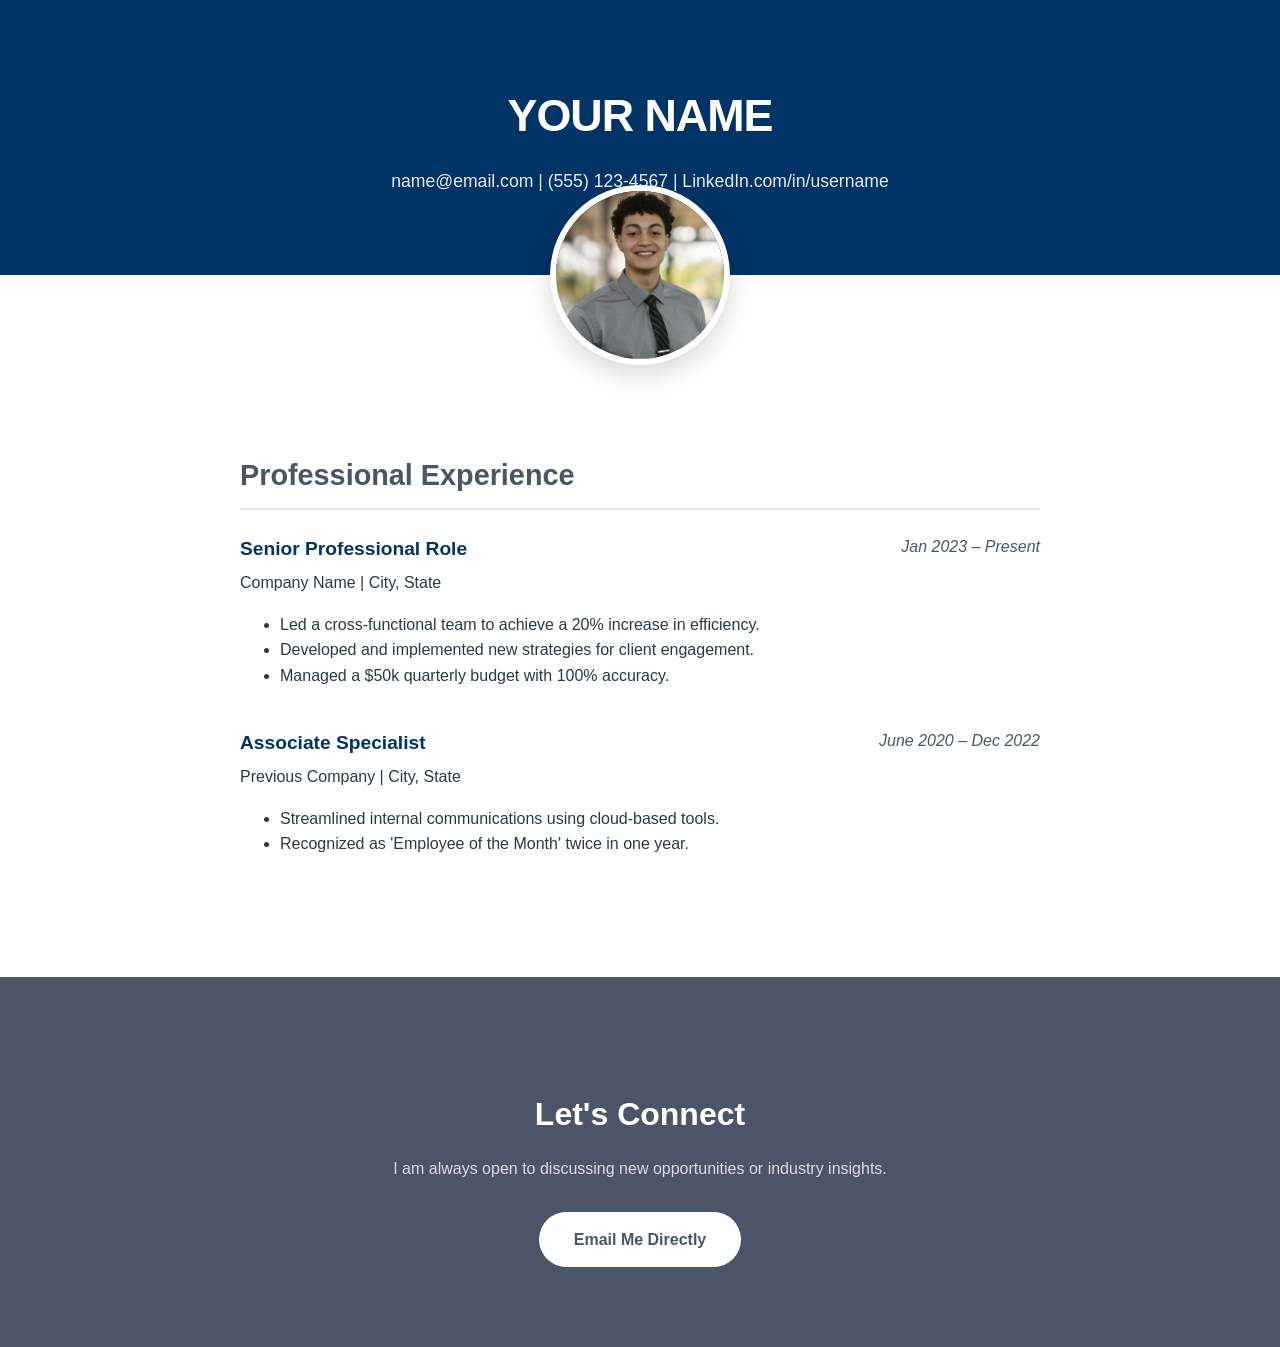
==== index.html @ 2fe4d97d "Add files via upload" ====
<!DOCTYPE html>
<html lang="en">
<head>
    <meta charset="UTF-8">
    <meta name="viewport" content="width=device-width, initial-scale=1.0">
    <title>Professional Portfolio</title>
    <style>
        /* CSS VARIABLES FOR EASY COLOR UPDATES */
        :root {
            --navy-blue: #003366;
            --slate-gray: #4a5568;
            --light-gray: #f8fafc;
            --white: #ffffff;
            --text-main: #2d3748;
        }

        * { box-sizing: border-box; }
        body { 
            font-family: 'Inter', 'Segoe UI', Roboto, sans-serif; 
            margin: 0; 
            background-color: var(--white); 
            color: var(--text-main);
            line-height: 1.6;
        }

        /* HEADER SECTION */
        header { 
            background-color: var(--navy-blue); 
            color: var(--white); 
            padding: 80px 20px; 
            text-align: center; 
        }
        header h1 { 
            margin: 0; 
            font-size: 2.8rem; 
            letter-spacing: -1px; 
            text-transform: uppercase;
        }
        .contact-info { 
            margin-top: 15px; 
            font-weight: 300; 
            opacity: 0.9;
            font-size: 1.1rem;
        }

        /* PROFILE PICTURE SECTION */
        .profile-container { 
            text-align: center; 
            margin-top: -90px; /* Overlap effect */
            padding-bottom: 40px;
        }
        .profile-pic { 
            width: 180px; 
            height: 180px; 
            border-radius: 50%; 
            border: 6px solid var(--white); 
            box-shadow: 0 10px 25px rgba(0,0,0,0.15); 
            object-fit: cover;
            background-color: var(--white);
        }

        /* BODY SECTION */
        .main-content { 
            max-width: 850px; 
            margin: 0 auto; 
            padding: 0 25px 80px; 
        }
        h2 { 
            color: var(--slate-gray); 
            border-bottom: 2px solid #e2e8f0; 
            padding-bottom: 10px; 
            margin-top: 40px;
            font-size: 1.8rem;
        }
        .experience-item { margin-bottom: 40px; }
        .job-header { 
            display: flex; 
            justify-content: space-between; 
            flex-wrap: wrap; 
            margin-bottom: 5px; 
        }
        .job-title { font-weight: bold; color: var(--navy-blue); font-size: 1.2rem; }
        .job-date { color: var(--slate-gray); font-style: italic; }

        /* FOOTER / CALL TO ACTION */
        footer { 
            background-color: var(--slate-gray); 
            color: var(--white); 
            text-align: center; 
            padding: 80px 20px; 
        }
        footer h3 { font-size: 2rem; margin-bottom: 10px; }
        footer p { margin-bottom: 30px; opacity: 0.8; }
        .cta-button { 
            background-color: var(--white); 
            color: var(--slate-gray); 
            padding: 15px 35px; 
            text-decoration: none; 
            border-radius: 50px; 
            font-weight: bold; 
            transition: transform 0.2s, background-color 0.2s;
            display: inline-block;
        }
        .cta-button:hover { 
            background-color: var(--navy-blue); 
            color: var(--white); 
            transform: translateY(-3px); 
        }

        /* MOBILE RESPONSIVENESS */
        @media (max-width: 600px) {
            header h1 { font-size: 2rem; }
            .profile-pic { width: 140px; height: 140px; }
            .job-header { flex-direction: column; }
        }
    </style>
</head>
<body>

    <header>
        <h1>Your Name</h1>
        <div class="contact-info">
            name@email.com | (555) 123-4567 | LinkedIn.com/in/username
        </div>
    </header>

    <div class="profile-container">
        <img src="Assets/assetpicture.jpg" alt="Profile Picture" class="profile-pic">
    </div>

    <div class="main-content">
        <h2>Professional Experience</h2>
        
        <div class="experience-item">
            <div class="job-header">
                <span class="job-title">Senior Professional Role</span>
                <span class="job-date">Jan 2023 – Present</span>
            </div>
            <div>Company Name | City, State</div>
            <ul>
                <li>Led a cross-functional team to achieve a 20% increase in efficiency.</li>
                <li>Developed and implemented new strategies for client engagement.</li>
                <li>Managed a $50k quarterly budget with 100% accuracy.</li>
            </ul>
        </div>

        <div class="experience-item">
            <div class="job-header">
                <span class="job-title">Associate Specialist</span>
                <span class="job-date">June 2020 – Dec 2022</span>
            </div>
            <div>Previous Company | City, State</div>
            <ul>
                <li>Streamlined internal communications using cloud-based tools.</li>
                <li>Recognized as 'Employee of the Month' twice in one year.</li>
            </ul>
        </div>
    </div>

    <footer>
        <h3>Let's Connect</h3>
        <p>I am always open to discussing new opportunities or industry insights.</p>
        <a href="mailto:name@email.com" class="cta-button">Email Me Directly</a>
    </footer>

</body>
</html>
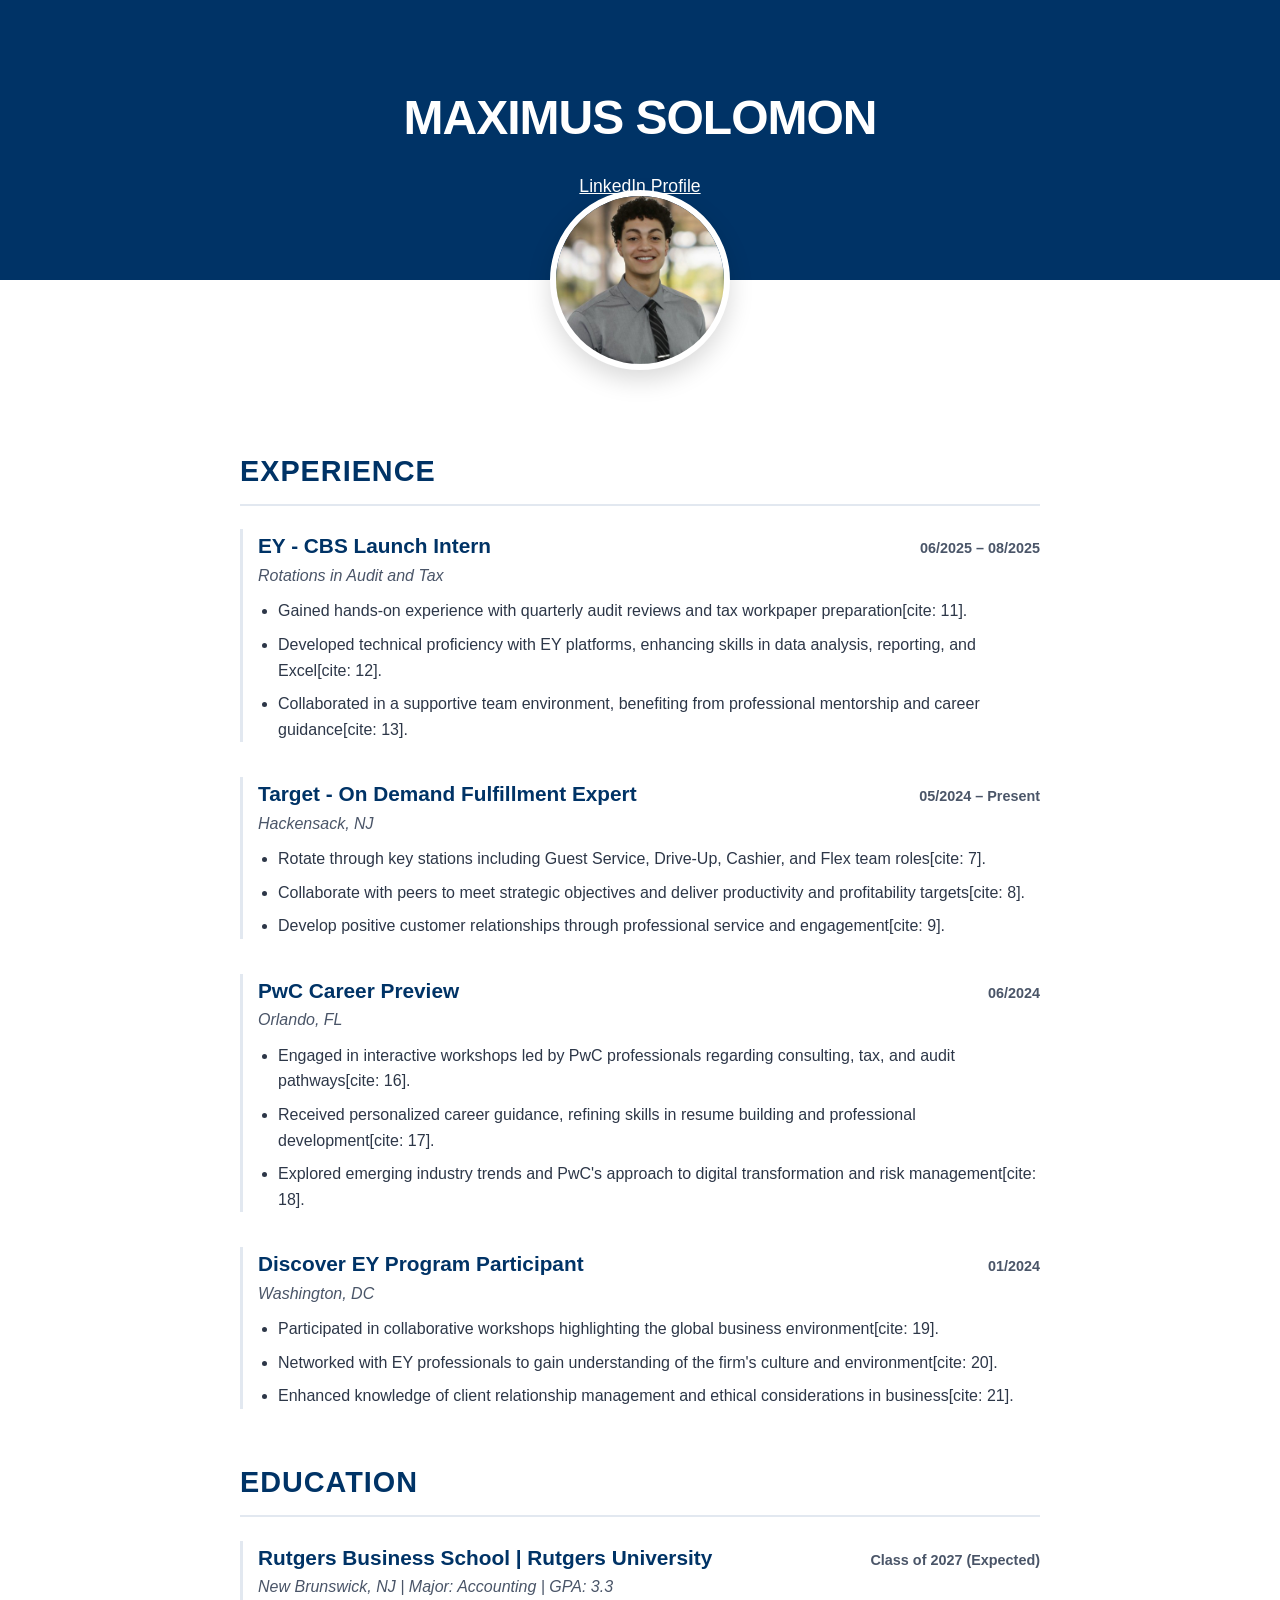
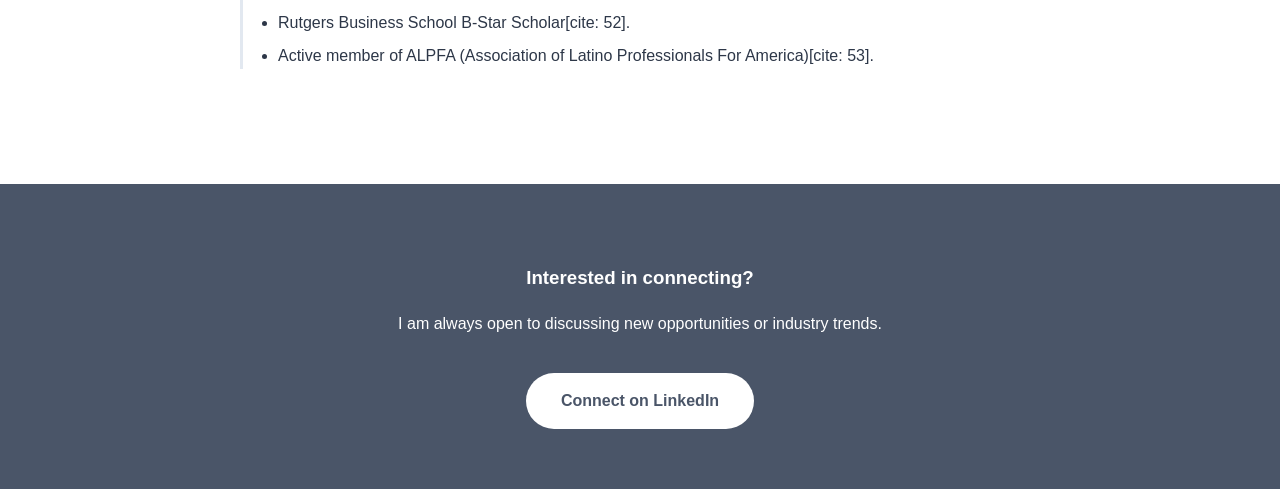
==== commit 2758e970: "Add files via upload" ====
--- a/index.html
+++ b/index.html
@@ -3,20 +3,20 @@
 <head>
     <meta charset="UTF-8">
     <meta name="viewport" content="width=device-width, initial-scale=1.0">
-    <title>Professional Portfolio</title>
+    <title>Maximus Solomon | Portfolio</title>
     <style>
-        /* CSS VARIABLES FOR EASY COLOR UPDATES */
         :root {
             --navy-blue: #003366;
             --slate-gray: #4a5568;
             --light-gray: #f8fafc;
             --white: #ffffff;
             --text-main: #2d3748;
+            --accent-blue: #0056b3;
         }
 
         * { box-sizing: border-box; }
         body { 
-            font-family: 'Inter', 'Segoe UI', Roboto, sans-serif; 
+            font-family: 'Inter', 'Segoe UI', sans-serif; 
             margin: 0; 
             background-color: var(--white); 
             color: var(--text-main);
@@ -32,22 +32,25 @@
         }
         header h1 { 
             margin: 0; 
-            font-size: 2.8rem; 
+            font-size: 3rem; 
             letter-spacing: -1px; 
             text-transform: uppercase;
         }
-        .contact-info { 
-            margin-top: 15px; 
-            font-weight: 300; 
-            opacity: 0.9;
+        .header-links {
+            margin-top: 15px;
+        }
+        .header-links a {
+            color: white;
+            text-decoration: underline;
+            font-weight: 300;
             font-size: 1.1rem;
         }
 
         /* PROFILE PICTURE SECTION */
         .profile-container { 
             text-align: center; 
-            margin-top: -90px; /* Overlap effect */
-            padding-bottom: 40px;
+            margin-top: -90px; 
+            padding-bottom: 20px;
         }
         .profile-pic { 
             width: 180px; 
@@ -59,38 +62,54 @@
             background-color: var(--white);
         }
 
-        /* BODY SECTION */
+        /* MAIN CONTENT */
         .main-content { 
             max-width: 850px; 
             margin: 0 auto; 
             padding: 0 25px 80px; 
         }
+        
         h2 { 
-            color: var(--slate-gray); 
+            color: var(--navy-blue); 
             border-bottom: 2px solid #e2e8f0; 
             padding-bottom: 10px; 
-            margin-top: 40px;
+            margin-top: 50px;
             font-size: 1.8rem;
-        }
-        .experience-item { margin-bottom: 40px; }
+            text-transform: uppercase;
+            letter-spacing: 1px;
+        }
+
+        /* EXPERIENCE CARDS */
+        .experience-item { 
+            margin-bottom: 35px; 
+            padding-left: 15px;
+            border-left: 3px solid #e2e8f0;
+        }
         .job-header { 
             display: flex; 
             justify-content: space-between; 
+            align-items: baseline;
             flex-wrap: wrap; 
-            margin-bottom: 5px; 
-        }
-        .job-title { font-weight: bold; color: var(--navy-blue); font-size: 1.2rem; }
-        .job-date { color: var(--slate-gray); font-style: italic; }
-
-        /* FOOTER / CALL TO ACTION */
+        }
+        .job-title { font-weight: bold; color: var(--navy-blue); font-size: 1.3rem; }
+        .job-date { color: var(--slate-gray); font-weight: 600; font-size: 0.9rem; }
+        .company-info { 
+            color: var(--slate-gray); 
+            font-style: italic; 
+            margin-bottom: 10px;
+            display: block;
+        }
+        
+        ul { padding-left: 20px; margin-top: 10px; }
+        li { margin-bottom: 8px; }
+
+        /* FOOTER */
         footer { 
             background-color: var(--slate-gray); 
             color: var(--white); 
             text-align: center; 
-            padding: 80px 20px; 
-        }
-        footer h3 { font-size: 2rem; margin-bottom: 10px; }
-        footer p { margin-bottom: 30px; opacity: 0.8; }
+            padding: 60px 20px; 
+        }
         .cta-button { 
             background-color: var(--white); 
             color: var(--slate-gray); 
@@ -98,69 +117,105 @@
             text-decoration: none; 
             border-radius: 50px; 
             font-weight: bold; 
-            transition: transform 0.2s, background-color 0.2s;
             display: inline-block;
-        }
-        .cta-button:hover { 
-            background-color: var(--navy-blue); 
-            color: var(--white); 
-            transform: translateY(-3px); 
-        }
-
-        /* MOBILE RESPONSIVENESS */
+            margin-top: 20px;
+        }
+
         @media (max-width: 600px) {
-            header h1 { font-size: 2rem; }
-            .profile-pic { width: 140px; height: 140px; }
+            header h1 { font-size: 2.2rem; }
             .job-header { flex-direction: column; }
+            .job-date { margin-top: 5px; }
         }
     </style>
 </head>
 <body>
 
     <header>
-        <h1>Your Name</h1>
-        <div class="contact-info">
-            name@email.com | (555) 123-4567 | LinkedIn.com/in/username
+        <h1>Maximus Solomon</h1>
+        <div class="header-links">
+            <a href="https://www.linkedin.com/in/maximus-solomon-1b7302283/" target="_blank">LinkedIn Profile</a>
         </div>
     </header>
 
     <div class="profile-container">
-        <img src="Assets/assetpicture.jpg" alt="Profile Picture" class="profile-pic">
+        <img src="Assets/assetpicture.jpg" alt="Maximus Solomon" class="profile-pic">
     </div>
 
     <div class="main-content">
-        <h2>Professional Experience</h2>
         
-        <div class="experience-item">
-            <div class="job-header">
-                <span class="job-title">Senior Professional Role</span>
-                <span class="job-date">Jan 2023 – Present</span>
-            </div>
-            <div>Company Name | City, State</div>
-            <ul>
-                <li>Led a cross-functional team to achieve a 20% increase in efficiency.</li>
-                <li>Developed and implemented new strategies for client engagement.</li>
-                <li>Managed a $50k quarterly budget with 100% accuracy.</li>
-            </ul>
-        </div>
-
-        <div class="experience-item">
-            <div class="job-header">
-                <span class="job-title">Associate Specialist</span>
-                <span class="job-date">June 2020 – Dec 2022</span>
-            </div>
-            <div>Previous Company | City, State</div>
-            <ul>
-                <li>Streamlined internal communications using cloud-based tools.</li>
-                <li>Recognized as 'Employee of the Month' twice in one year.</li>
-            </ul>
-        </div>
+        <h2>Experience</h2>
+
+        <div class="experience-item">
+            <div class="job-header">
+                <span class="job-title">EY - CBS Launch Intern</span>
+                <span class="job-date">06/2025 – 08/2025</span>
+            </div>
+            <span class="company-info">Rotations in Audit and Tax</span>
+            <ul>
+                <li>Gained hands-on experience with quarterly audit reviews and tax workpaper preparation[cite: 11].</li>
+                <li>Developed technical proficiency with EY platforms, enhancing skills in data analysis, reporting, and Excel[cite: 12].</li>
+                <li>Collaborated in a supportive team environment, benefiting from professional mentorship and career guidance[cite: 13].</li>
+            </ul>
+        </div>
+
+        <div class="experience-item">
+            <div class="job-header">
+                <span class="job-title">Target - On Demand Fulfillment Expert</span>
+                <span class="job-date">05/2024 – Present</span>
+            </div>
+            <span class="company-info">Hackensack, NJ</span>
+            <ul>
+                <li>Rotate through key stations including Guest Service, Drive-Up, Cashier, and Flex team roles[cite: 7].</li>
+                <li>Collaborate with peers to meet strategic objectives and deliver productivity and profitability targets[cite: 8].</li>
+                <li>Develop positive customer relationships through professional service and engagement[cite: 9].</li>
+            </ul>
+        </div>
+
+        <div class="experience-item">
+            <div class="job-header">
+                <span class="job-title">PwC Career Preview</span>
+                <span class="job-date">06/2024</span>
+            </div>
+            <span class="company-info">Orlando, FL</span>
+            <ul>
+                <li>Engaged in interactive workshops led by PwC professionals regarding consulting, tax, and audit pathways[cite: 16].</li>
+                <li>Received personalized career guidance, refining skills in resume building and professional development[cite: 17].</li>
+                <li>Explored emerging industry trends and PwC's approach to digital transformation and risk management[cite: 18].</li>
+            </ul>
+        </div>
+
+        <div class="experience-item">
+            <div class="job-header">
+                <span class="job-title">Discover EY Program Participant</span>
+                <span class="job-date">01/2024</span>
+            </div>
+            <span class="company-info">Washington, DC</span>
+            <ul>
+                <li>Participated in collaborative workshops highlighting the global business environment[cite: 19].</li>
+                <li>Networked with EY professionals to gain understanding of the firm's culture and environment[cite: 20].</li>
+                <li>Enhanced knowledge of client relationship management and ethical considerations in business[cite: 21].</li>
+            </ul>
+        </div>
+
+        <h2>Education</h2>
+        <div class="experience-item">
+            <div class="job-header">
+                <span class="job-title">Rutgers Business School | Rutgers University</span>
+                <span class="job-date">Class of 2027 (Expected)</span>
+            </div>
+            <span class="company-info">New Brunswick, NJ | Major: Accounting | GPA: 3.3</span>
+            <ul>
+                <li>Rutgers Business School B-Star Scholar[cite: 52].</li>
+                <li>Active member of ALPFA (Association of Latino Professionals For America)[cite: 53].</li>
+            </ul>
+        </div>
+
     </div>
 
     <footer>
-        <h3>Let's Connect</h3>
-        <p>I am always open to discussing new opportunities or industry insights.</p>
-        <a href="mailto:name@email.com" class="cta-button">Email Me Directly</a>
+        <h3>Interested in connecting?</h3>
+        <p>I am always open to discussing new opportunities or industry trends.</p>
+        <a href="https://www.linkedin.com/in/maximus-solomon-1b7302283/" class="cta-button" target="_blank">Connect on LinkedIn</a>
     </footer>
 
 </body>
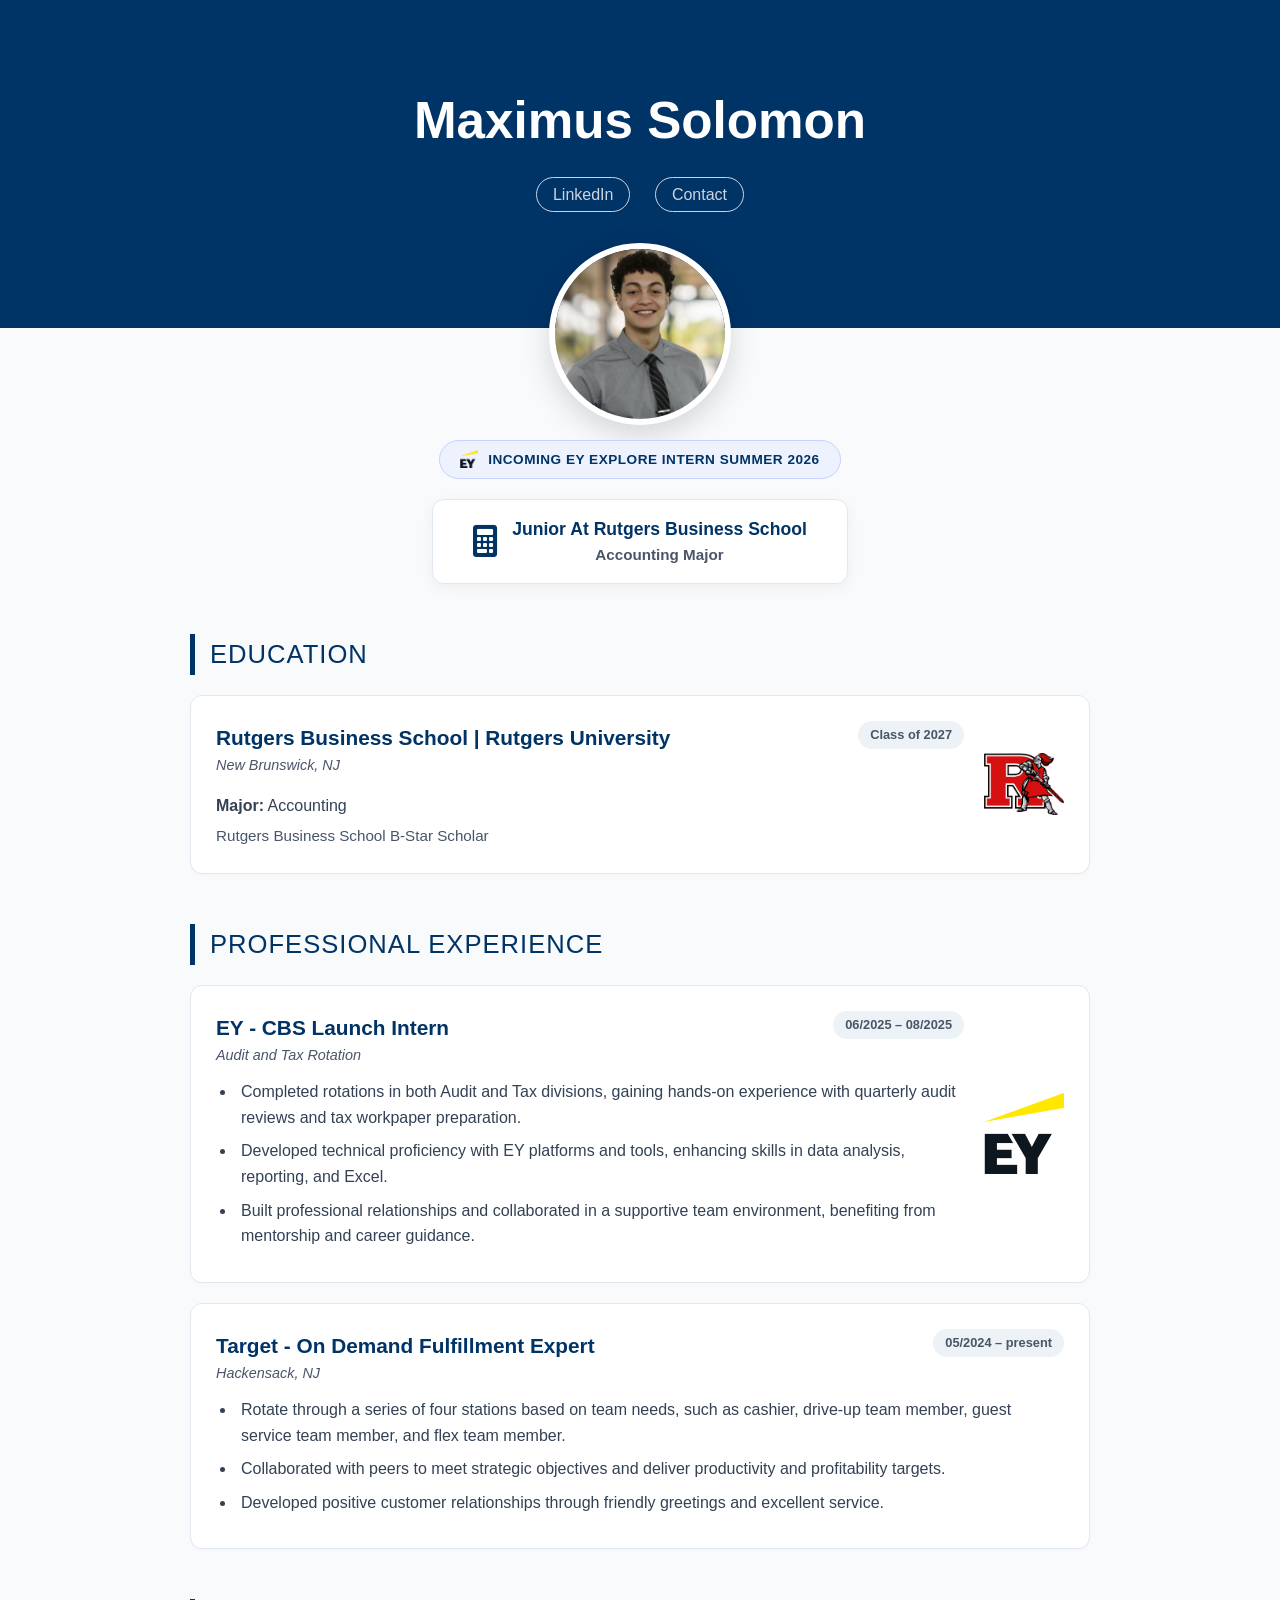
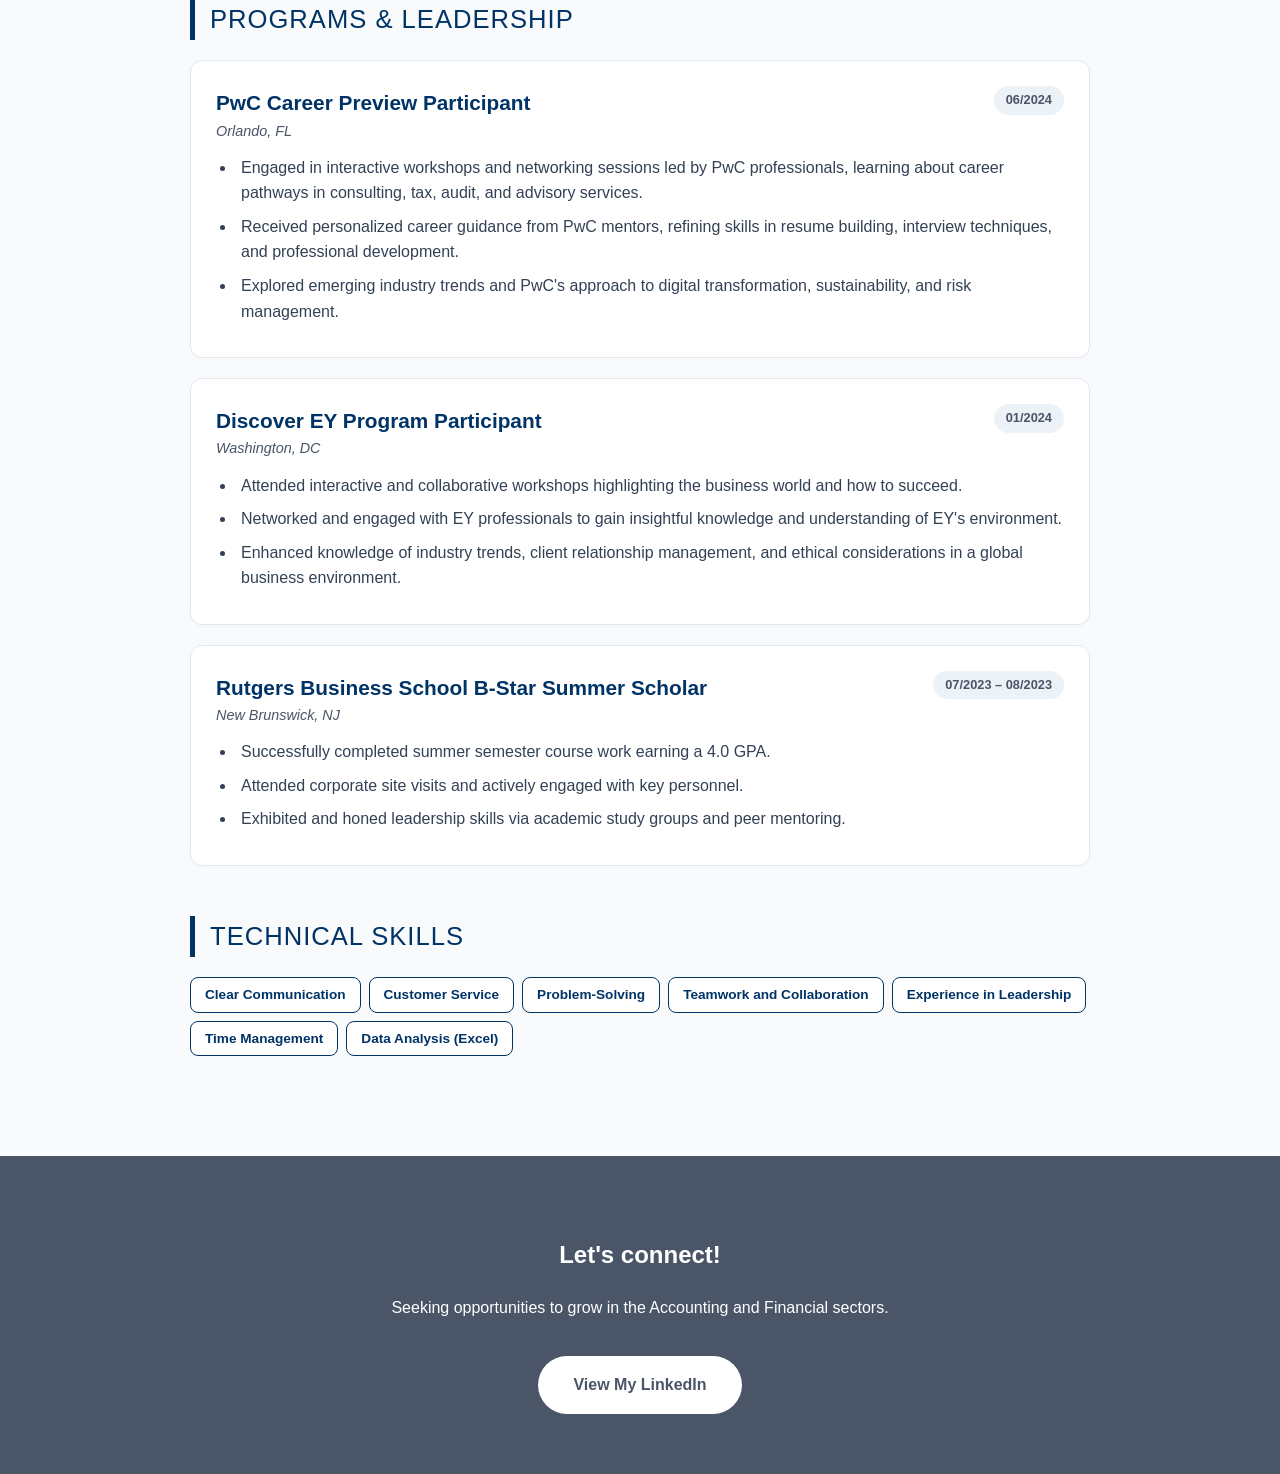
==== commit c9ff323c: "Add files via upload" ====
--- a/index.html
+++ b/index.html
@@ -3,128 +3,162 @@
 <head>
     <meta charset="UTF-8">
     <meta name="viewport" content="width=device-width, initial-scale=1.0">
-    <title>Maximus Solomon | Portfolio</title>
+    <title>Maximus Solomon | Professional Portfolio</title>
+    <link rel="stylesheet" href="https://cdnjs.cloudflare.com/ajax/libs/font-awesome/6.0.0/css/all.min.css">
     <style>
         :root {
-            --navy-blue: #003366;
-            --slate-gray: #4a5568;
-            --light-gray: #f8fafc;
+            --navy: #003366;
+            --slate: #4a5568;
+            --light-bg: #f8fafc;
             --white: #ffffff;
-            --text-main: #2d3748;
-            --accent-blue: #0056b3;
-        }
-
-        * { box-sizing: border-box; }
+            --border: #e2e8f0;
+            --accent-blue: #eef2ff;
+        }
+
         body { 
-            font-family: 'Inter', 'Segoe UI', sans-serif; 
+            font-family: 'Inter', -apple-system, sans-serif; 
             margin: 0; 
-            background-color: var(--white); 
-            color: var(--text-main);
+            background-color: var(--light-bg); 
+            color: #334155;
             line-height: 1.6;
         }
 
-        /* HEADER SECTION */
         header { 
-            background-color: var(--navy-blue); 
+            background: var(--navy); 
             color: var(--white); 
-            padding: 80px 20px; 
+            padding: 80px 20px 120px; 
             text-align: center; 
         }
-        header h1 { 
-            margin: 0; 
-            font-size: 3rem; 
-            letter-spacing: -1px; 
-            text-transform: uppercase;
-        }
-        .header-links {
-            margin-top: 15px;
-        }
-        .header-links a {
-            color: white;
-            text-decoration: underline;
-            font-weight: 300;
-            font-size: 1.1rem;
-        }
-
-        /* PROFILE PICTURE SECTION */
-        .profile-container { 
-            text-align: center; 
-            margin-top: -90px; 
-            padding-bottom: 20px;
+        header h1 { margin: 0; font-size: 3.2rem; font-weight: 800; }
+        
+        .social-links { margin-top: 20px; }
+        .social-links a {
+            color: #cbd5e1;
+            text-decoration: none;
+            font-weight: 500;
+            margin: 0 10px;
+            border: 1px solid #cbd5e1;
+            padding: 8px 16px;
+            border-radius: 20px;
+            transition: 0.3s;
+        }
+        .social-links a:hover { background: var(--white); color: var(--navy); }
+
+        .profile-section {
+            display: flex;
+            flex-direction: column;
+            align-items: center;
+            margin-top: -85px;
+            margin-bottom: 40px;
         }
         .profile-pic { 
-            width: 180px; 
-            height: 180px; 
+            width: 170px; height: 170px; 
             border-radius: 50%; 
             border: 6px solid var(--white); 
-            box-shadow: 0 10px 25px rgba(0,0,0,0.15); 
+            box-shadow: 0 10px 30px rgba(0,0,0,0.15);
+            margin-bottom: 15px;
+            background-color: white;
             object-fit: cover;
-            background-color: var(--white);
-        }
-
-        /* MAIN CONTENT */
-        .main-content { 
-            max-width: 850px; 
-            margin: 0 auto; 
-            padding: 0 25px 80px; 
-        }
-        
-        h2 { 
-            color: var(--navy-blue); 
-            border-bottom: 2px solid #e2e8f0; 
-            padding-bottom: 10px; 
+        }
+
+        /* BADGE WITH ASSET LOGO */
+        .incoming-badge {
+            background-color: var(--accent-blue);
+            color: var(--navy);
+            border: 1px solid #c7d2fe;
+            padding: 8px 20px;
+            border-radius: 50px;
+            font-size: 0.85rem;
+            font-weight: 700;
+            text-transform: uppercase;
+            letter-spacing: 0.5px;
+            margin-bottom: 20px;
+            display: flex;
+            align-items: center;
+            gap: 10px;
+        }
+        .badge-logo {
+            height: 18px;
+            width: auto;
+        }
+
+        .major-card {
+            background: var(--white);
+            padding: 15px 40px;
+            border-radius: 12px;
+            border: 1px solid var(--border);
+            text-align: center;
+            box-shadow: 0 4px 15px rgba(0,0,0,0.05);
+            display: flex;
+            align-items: center;
+            gap: 15px;
+        }
+        .major-card i { color: var(--navy); font-size: 2rem; }
+        .major-card div h4 { margin: 0; color: var(--navy); font-size: 1.1rem; }
+        .major-card div p { margin: 0; color: var(--slate); font-size: 0.95rem; font-weight: 600; }
+
+        .container { max-width: 900px; margin: 0 auto; padding: 0 20px 100px; }
+        
+        .section-title {
+            font-size: 1.6rem;
+            color: var(--navy);
             margin-top: 50px;
-            font-size: 1.8rem;
+            margin-bottom: 20px;
+            border-left: 5px solid var(--navy);
+            padding-left: 15px;
             text-transform: uppercase;
             letter-spacing: 1px;
         }
 
-        /* EXPERIENCE CARDS */
-        .experience-item { 
-            margin-bottom: 35px; 
-            padding-left: 15px;
-            border-left: 3px solid #e2e8f0;
-        }
-        .job-header { 
-            display: flex; 
-            justify-content: space-between; 
-            align-items: baseline;
-            flex-wrap: wrap; 
-        }
-        .job-title { font-weight: bold; color: var(--navy-blue); font-size: 1.3rem; }
-        .job-date { color: var(--slate-gray); font-weight: 600; font-size: 0.9rem; }
-        .company-info { 
-            color: var(--slate-gray); 
-            font-style: italic; 
-            margin-bottom: 10px;
-            display: block;
-        }
-        
-        ul { padding-left: 20px; margin-top: 10px; }
-        li { margin-bottom: 8px; }
-
-        /* FOOTER */
-        footer { 
-            background-color: var(--slate-gray); 
-            color: var(--white); 
-            text-align: center; 
-            padding: 60px 20px; 
-        }
-        .cta-button { 
-            background-color: var(--white); 
-            color: var(--slate-gray); 
-            padding: 15px 35px; 
-            text-decoration: none; 
-            border-radius: 50px; 
-            font-weight: bold; 
-            display: inline-block;
+        .card {
+            background: var(--white);
+            border: 1px solid var(--border);
+            border-radius: 12px;
+            padding: 25px;
+            margin-bottom: 20px;
+            box-shadow: 0 2px 4px rgba(0,0,0,0.02);
+        }
+
+        .card-flex {
+            display: flex;
+            justify-content: space-between;
+            align-items: center;
+            gap: 20px;
+        }
+        .card-content { flex: 1; }
+        .side-logo {
+            width: 80px;
+            height: auto;
+            object-fit: contain;
+        }
+
+        .card-header { display: flex; justify-content: space-between; align-items: flex-start; flex-wrap: wrap; }
+        .card-header h3 { margin: 0; color: var(--navy); font-size: 1.3rem; }
+        .date-pill { background: #edf2f7; color: var(--slate); padding: 4px 12px; border-radius: 15px; font-size: 0.8rem; font-weight: 700; }
+        
+        .location { display: block; color: var(--slate); font-style: italic; margin-bottom: 12px; font-size: 0.9rem; }
+        
+        ul { padding-left: 20px; margin: 10px 0 0; list-style-type: disc; }
+        li { margin-bottom: 8px; padding-left: 5px; }
+
+        .skills-grid { display: flex; flex-wrap: wrap; gap: 8px; }
+        .skill-tag { 
+            background: white; border: 1.5px solid var(--navy); color: var(--navy);
+            padding: 6px 14px; border-radius: 8px; font-size: 0.85rem; font-weight: 600;
+        }
+
+        footer { background: var(--slate); color: white; text-align: center; padding: 60px 20px; }
+        .connect-btn {
+            background: var(--white); color: var(--slate); padding: 16px 35px;
+            border-radius: 50px; text-decoration: none; font-weight: 700; display: inline-block;
             margin-top: 20px;
         }
 
         @media (max-width: 600px) {
             header h1 { font-size: 2.2rem; }
-            .job-header { flex-direction: column; }
-            .job-date { margin-top: 5px; }
+            .card-header { flex-direction: column; }
+            .card-flex { flex-direction: column; text-align: center; }
+            .side-logo { margin-top: 15px; width: 60px; }
         }
     </style>
 </head>
@@ -132,90 +166,140 @@
 
     <header>
         <h1>Maximus Solomon</h1>
-        <div class="header-links">
-            <a href="https://www.linkedin.com/in/maximus-solomon-1b7302283/" target="_blank">LinkedIn Profile</a>
+        <div class="social-links">
+            <a href="https://www.linkedin.com/in/maximus-solomon-1b7302283/" target="_blank">LinkedIn</a>
+            <a href="mailto:maximusrsolomon@gmail.com">Contact</a>
         </div>
     </header>
 
-    <div class="profile-container">
+    <div class="profile-section">
         <img src="Assets/assetpicture.jpg" alt="Maximus Solomon" class="profile-pic">
+        
+        <div class="incoming-badge">
+            <img src="Assets/EY.png" alt="EY" class="badge-logo">
+            Incoming EY Explore Intern Summer 2026
+        </div>
+
+        <div class="major-card">
+            <i class="fa-solid fa-calculator"></i>
+            <div>
+                <h4>Junior At Rutgers Business School</h4>
+                <p>Accounting Major</p>
+            </div>
+        </div>
     </div>
 
-    <div class="main-content">
-        
-        <h2>Experience</h2>
-
-        <div class="experience-item">
-            <div class="job-header">
-                <span class="job-title">EY - CBS Launch Intern</span>
-                <span class="job-date">06/2025 – 08/2025</span>
-            </div>
-            <span class="company-info">Rotations in Audit and Tax</span>
+    <div class="container">
+        
+        <div class="section-title">Education</div>
+        <div class="card">
+            <div class="card-flex">
+                <div class="card-content">
+                    <div class="card-header">
+                        <h3>Rutgers Business School | Rutgers University</h3>
+                        <span class="date-pill">Class of 2027</span>
+                    </div>
+                    <span class="location">New Brunswick, NJ</span>
+                    <p style="margin-bottom: 5px;"><strong>Major:</strong> Accounting</p>
+                    <div style="font-size: 0.95rem; color: #475569;">
+                        Rutgers Business School B-Star Scholar
+                    </div>
+                </div>
+                <img src="Assets/RBS.png" alt="Rutgers Business School" class="side-logo">
+            </div>
+        </div>
+
+        <div class="section-title">Professional Experience</div>
+        
+        <div class="card">
+            <div class="card-flex">
+                <div class="card-content">
+                    <div class="card-header">
+                        <h3>EY - CBS Launch Intern</h3>
+                        <span class="date-pill">06/2025 – 08/2025</span>
+                    </div>
+                    <span class="location">Audit and Tax Rotation</span>
+                    <ul>
+                        <li>Completed rotations in both Audit and Tax divisions, gaining hands-on experience with quarterly audit reviews and tax workpaper preparation.</li>
+                        <li>Developed technical proficiency with EY platforms and tools, enhancing skills in data analysis, reporting, and Excel.</li>
+                        <li>Built professional relationships and collaborated in a supportive team environment, benefiting from mentorship and career guidance.</li>
+                    </ul>
+                </div>
+                <img src="Assets/EY.png" alt="EY Logo" class="side-logo">
+            </div>
+        </div>
+
+        <div class="card">
+            <div class="card-header">
+                <h3>Target - On Demand Fulfillment Expert</h3>
+                <span class="date-pill">05/2024 – present</span>
+            </div>
+            <span class="location">Hackensack, NJ</span>
             <ul>
-                <li>Gained hands-on experience with quarterly audit reviews and tax workpaper preparation[cite: 11].</li>
-                <li>Developed technical proficiency with EY platforms, enhancing skills in data analysis, reporting, and Excel[cite: 12].</li>
-                <li>Collaborated in a supportive team environment, benefiting from professional mentorship and career guidance[cite: 13].</li>
+                <li>Rotate through a series of four stations based on team needs, such as cashier, drive-up team member, guest service team member, and flex team member.</li>
+                <li>Collaborated with peers to meet strategic objectives and deliver productivity and profitability targets.</li>
+                <li>Developed positive customer relationships through friendly greetings and excellent service.</li>
             </ul>
         </div>
 
-        <div class="experience-item">
-            <div class="job-header">
-                <span class="job-title">Target - On Demand Fulfillment Expert</span>
-                <span class="job-date">05/2024 – Present</span>
-            </div>
-            <span class="company-info">Hackensack, NJ</span>
+        <div class="section-title">Programs & Leadership</div>
+
+        <div class="card">
+            <div class="card-header">
+                <h3>PwC Career Preview Participant</h3>
+                <span class="date-pill">06/2024</span>
+            </div>
+            <span class="location">Orlando, FL</span>
             <ul>
-                <li>Rotate through key stations including Guest Service, Drive-Up, Cashier, and Flex team roles[cite: 7].</li>
-                <li>Collaborate with peers to meet strategic objectives and deliver productivity and profitability targets[cite: 8].</li>
-                <li>Develop positive customer relationships through professional service and engagement[cite: 9].</li>
+                <li>Engaged in interactive workshops and networking sessions led by PwC professionals, learning about career pathways in consulting, tax, audit, and advisory services.</li>
+                <li>Received personalized career guidance from PwC mentors, refining skills in resume building, interview techniques, and professional development.</li>
+                <li>Explored emerging industry trends and PwC's approach to digital transformation, sustainability, and risk management.</li>
             </ul>
         </div>
 
-        <div class="experience-item">
-            <div class="job-header">
-                <span class="job-title">PwC Career Preview</span>
-                <span class="job-date">06/2024</span>
-            </div>
-            <span class="company-info">Orlando, FL</span>
+        <div class="card">
+            <div class="card-header">
+                <h3>Discover EY Program Participant</h3>
+                <span class="date-pill">01/2024</span>
+            </div>
+            <span class="location">Washington, DC</span>
             <ul>
-                <li>Engaged in interactive workshops led by PwC professionals regarding consulting, tax, and audit pathways[cite: 16].</li>
-                <li>Received personalized career guidance, refining skills in resume building and professional development[cite: 17].</li>
-                <li>Explored emerging industry trends and PwC's approach to digital transformation and risk management[cite: 18].</li>
+                <li>Attended interactive and collaborative workshops highlighting the business world and how to succeed.</li>
+                <li>Networked and engaged with EY professionals to gain insightful knowledge and understanding of EY's environment.</li>
+                <li>Enhanced knowledge of industry trends, client relationship management, and ethical considerations in a global business environment.</li>
             </ul>
         </div>
 
-        <div class="experience-item">
-            <div class="job-header">
-                <span class="job-title">Discover EY Program Participant</span>
-                <span class="job-date">01/2024</span>
-            </div>
-            <span class="company-info">Washington, DC</span>
+        <div class="card">
+            <div class="card-header">
+                <h3>Rutgers Business School B-Star Summer Scholar</h3>
+                <span class="date-pill">07/2023 – 08/2023</span>
+            </div>
+            <span class="location">New Brunswick, NJ</span>
             <ul>
-                <li>Participated in collaborative workshops highlighting the global business environment[cite: 19].</li>
-                <li>Networked with EY professionals to gain understanding of the firm's culture and environment[cite: 20].</li>
-                <li>Enhanced knowledge of client relationship management and ethical considerations in business[cite: 21].</li>
+                <li>Successfully completed summer semester course work earning a 4.0 GPA.</li>
+                <li>Attended corporate site visits and actively engaged with key personnel.</li>
+                <li>Exhibited and honed leadership skills via academic study groups and peer mentoring.</li>
             </ul>
         </div>
 
-        <h2>Education</h2>
-        <div class="experience-item">
-            <div class="job-header">
-                <span class="job-title">Rutgers Business School | Rutgers University</span>
-                <span class="job-date">Class of 2027 (Expected)</span>
-            </div>
-            <span class="company-info">New Brunswick, NJ | Major: Accounting | GPA: 3.3</span>
-            <ul>
-                <li>Rutgers Business School B-Star Scholar[cite: 52].</li>
-                <li>Active member of ALPFA (Association of Latino Professionals For America)[cite: 53].</li>
-            </ul>
+        <div class="section-title">Technical Skills</div>
+        <div class="skills-grid">
+            <span class="skill-tag">Clear Communication</span>
+            <span class="skill-tag">Customer Service</span>
+            <span class="skill-tag">Problem-Solving</span>
+            <span class="skill-tag">Teamwork and Collaboration</span>
+            <span class="skill-tag">Experience in Leadership</span>
+            <span class="skill-tag">Time Management</span>
+            <span class="skill-tag">Data Analysis (Excel)</span>
         </div>
 
     </div>
 
     <footer>
-        <h3>Interested in connecting?</h3>
-        <p>I am always open to discussing new opportunities or industry trends.</p>
-        <a href="https://www.linkedin.com/in/maximus-solomon-1b7302283/" class="cta-button" target="_blank">Connect on LinkedIn</a>
+        <h2>Let's connect!</h2>
+        <p>Seeking opportunities to grow in the Accounting and Financial sectors.</p>
+        <a href="https://www.linkedin.com/in/maximus-solomon-1b7302283/" class="connect-btn" target="_blank">View My LinkedIn</a>
     </footer>
 
 </body>
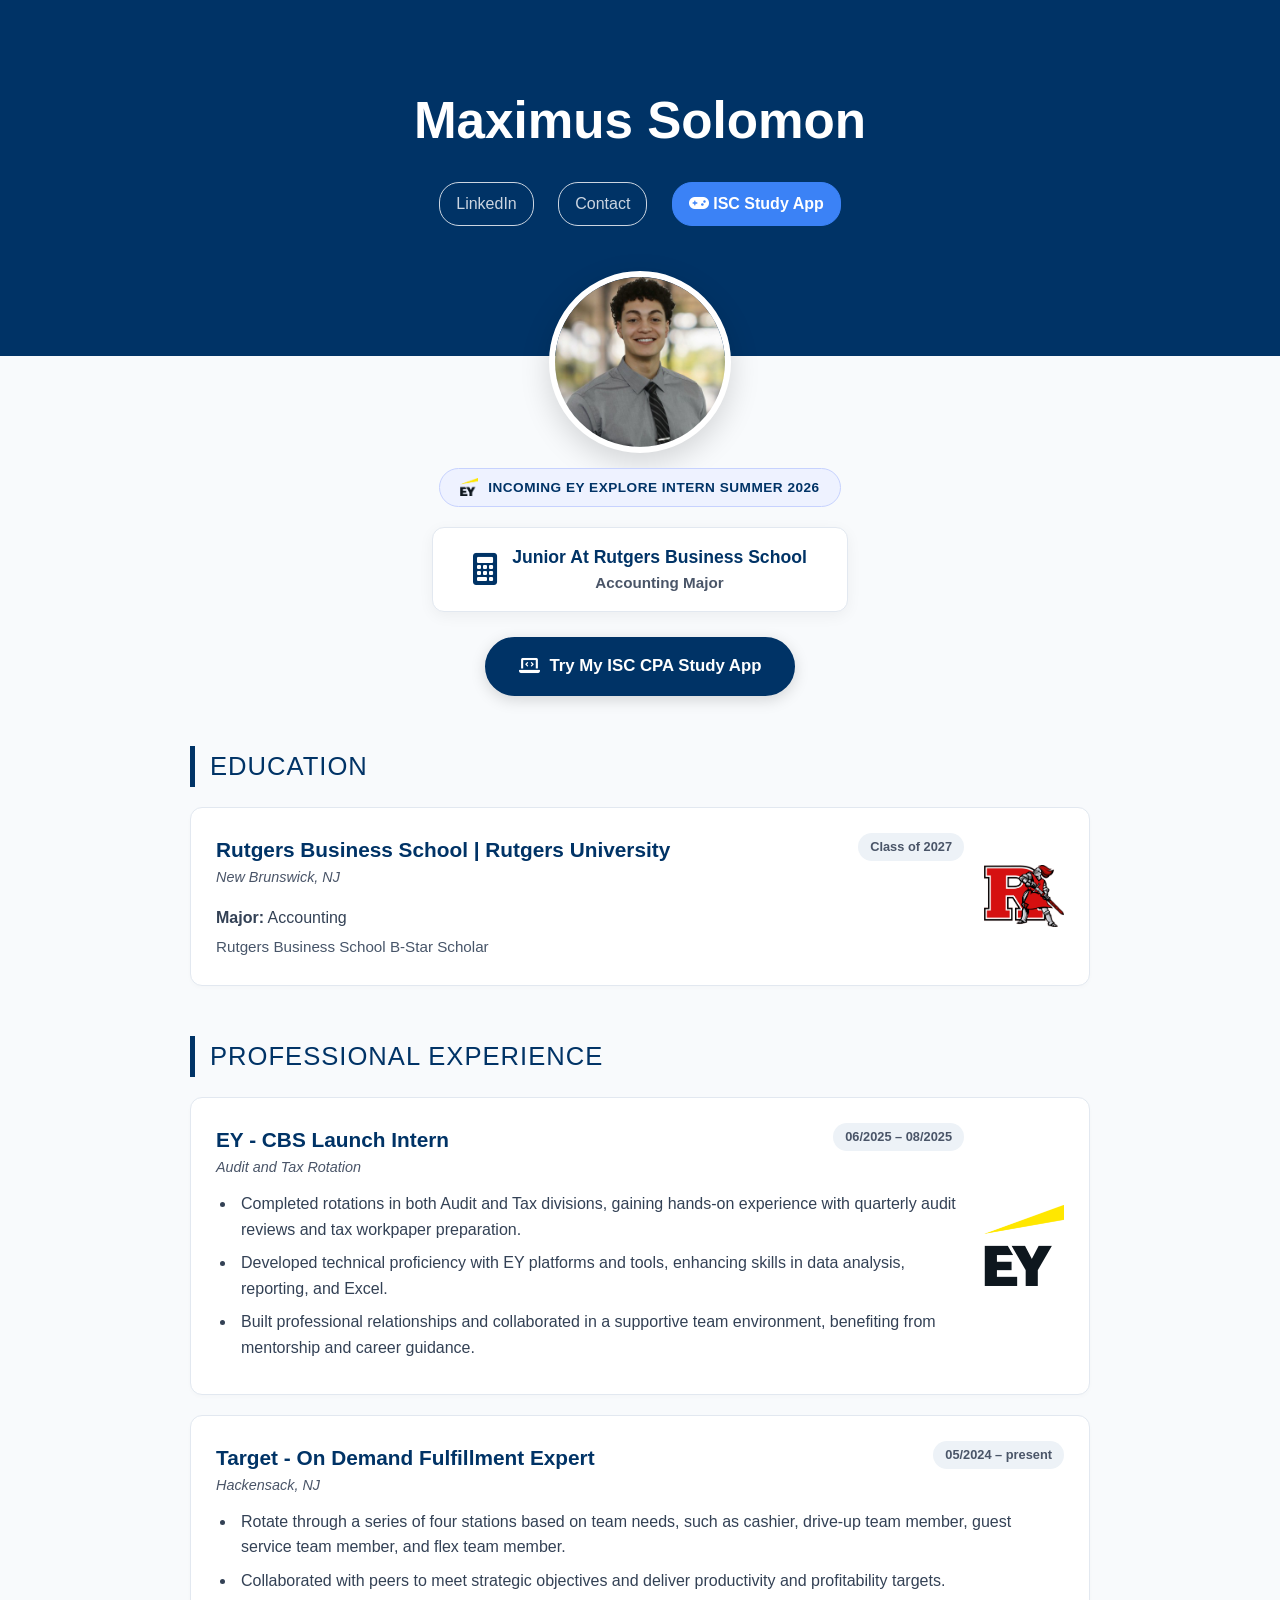
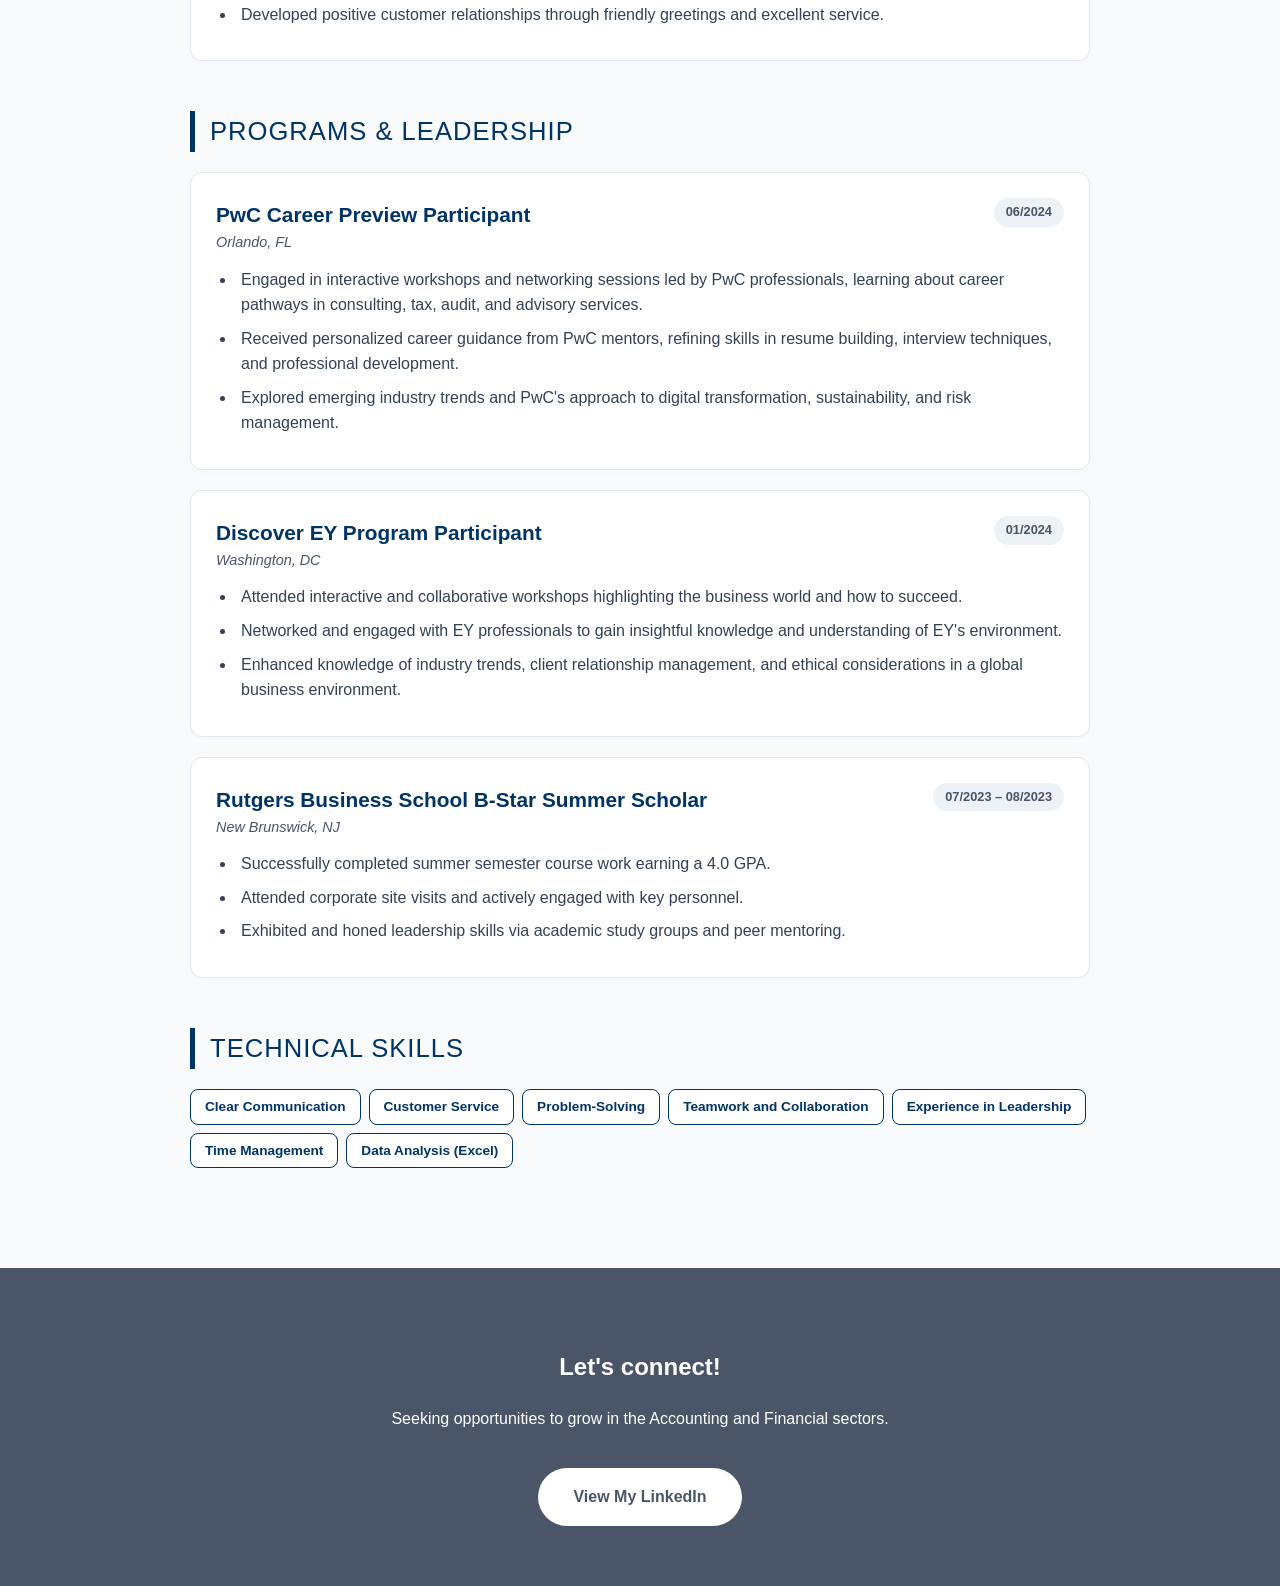
==== commit 1914e31e: "Add files via upload" ====
--- a/index.html
+++ b/index.html
@@ -41,8 +41,46 @@
             padding: 8px 16px;
             border-radius: 20px;
             transition: 0.3s;
+            display: inline-block;
+            margin-bottom: 10px;
         }
         .social-links a:hover { background: var(--white); color: var(--navy); }
+
+        /* --- NEW APP BUTTON STYLES --- */
+        .app-link-header {
+            background-color: #3b82f6 !important; 
+            color: var(--white) !important;
+            border-color: #3b82f6 !important;
+            font-weight: 700 !important;
+        }
+        .app-link-header:hover {
+            background-color: var(--white) !important;
+            color: #3b82f6 !important;
+        }
+
+        .cta-app-btn {
+            background: var(--navy); 
+            color: var(--white); 
+            padding: 14px 32px;
+            border-radius: 50px; 
+            text-decoration: none; 
+            font-weight: 700; 
+            display: inline-flex;
+            align-items: center;
+            gap: 10px;
+            margin-top: 25px;
+            box-shadow: 0 4px 15px rgba(0,0,0,0.15); 
+            transition: all 0.3s ease; 
+            border: 2px solid var(--navy);
+            font-size: 1.05rem;
+        }
+        .cta-app-btn:hover {
+            background: var(--white); 
+            color: var(--navy);
+            transform: translateY(-3px);
+            box-shadow: 0 6px 20px rgba(0,0,0,0.2); 
+        }
+        /* ---------------------------- */
 
         .profile-section {
             display: flex;
@@ -61,7 +99,6 @@
             object-fit: cover;
         }
 
-        /* BADGE WITH ASSET LOGO */
         .incoming-badge {
             background-color: var(--accent-blue);
             color: var(--navy);
@@ -77,10 +114,7 @@
             align-items: center;
             gap: 10px;
         }
-        .badge-logo {
-            height: 18px;
-            width: auto;
-        }
+        .badge-logo { height: 18px; width: auto; }
 
         .major-card {
             background: var(--white);
@@ -100,44 +134,24 @@
         .container { max-width: 900px; margin: 0 auto; padding: 0 20px 100px; }
         
         .section-title {
-            font-size: 1.6rem;
-            color: var(--navy);
-            margin-top: 50px;
-            margin-bottom: 20px;
-            border-left: 5px solid var(--navy);
-            padding-left: 15px;
-            text-transform: uppercase;
-            letter-spacing: 1px;
+            font-size: 1.6rem; color: var(--navy); margin-top: 50px; margin-bottom: 20px;
+            border-left: 5px solid var(--navy); padding-left: 15px; text-transform: uppercase; letter-spacing: 1px;
         }
 
         .card {
-            background: var(--white);
-            border: 1px solid var(--border);
-            border-radius: 12px;
-            padding: 25px;
-            margin-bottom: 20px;
-            box-shadow: 0 2px 4px rgba(0,0,0,0.02);
-        }
-
-        .card-flex {
-            display: flex;
-            justify-content: space-between;
-            align-items: center;
-            gap: 20px;
-        }
+            background: var(--white); border: 1px solid var(--border); border-radius: 12px;
+            padding: 25px; margin-bottom: 20px; box-shadow: 0 2px 4px rgba(0,0,0,0.02);
+        }
+
+        .card-flex { display: flex; justify-content: space-between; align-items: center; gap: 20px; }
         .card-content { flex: 1; }
-        .side-logo {
-            width: 80px;
-            height: auto;
-            object-fit: contain;
-        }
+        .side-logo { width: 80px; height: auto; object-fit: contain; }
 
         .card-header { display: flex; justify-content: space-between; align-items: flex-start; flex-wrap: wrap; }
         .card-header h3 { margin: 0; color: var(--navy); font-size: 1.3rem; }
         .date-pill { background: #edf2f7; color: var(--slate); padding: 4px 12px; border-radius: 15px; font-size: 0.8rem; font-weight: 700; }
         
         .location { display: block; color: var(--slate); font-style: italic; margin-bottom: 12px; font-size: 0.9rem; }
-        
         ul { padding-left: 20px; margin: 10px 0 0; list-style-type: disc; }
         li { margin-bottom: 8px; padding-left: 5px; }
 
@@ -150,8 +164,7 @@
         footer { background: var(--slate); color: white; text-align: center; padding: 60px 20px; }
         .connect-btn {
             background: var(--white); color: var(--slate); padding: 16px 35px;
-            border-radius: 50px; text-decoration: none; font-weight: 700; display: inline-block;
-            margin-top: 20px;
+            border-radius: 50px; text-decoration: none; font-weight: 700; display: inline-block; margin-top: 20px;
         }
 
         @media (max-width: 600px) {
@@ -169,17 +182,17 @@
         <div class="social-links">
             <a href="https://www.linkedin.com/in/maximus-solomon-1b7302283/" target="_blank">LinkedIn</a>
             <a href="mailto:maximusrsolomon@gmail.com">Contact</a>
+            <!-- NEW APP LINK IN HEADER -->
+            <a href="ISCapp/index.html" class="app-link-header"><i class="fa-solid fa-gamepad"></i> ISC Study App</a>
         </div>
     </header>
 
     <div class="profile-section">
         <img src="Assets/assetpicture.jpg" alt="Maximus Solomon" class="profile-pic">
-        
         <div class="incoming-badge">
             <img src="Assets/EY.png" alt="EY" class="badge-logo">
             Incoming EY Explore Intern Summer 2026
         </div>
-
         <div class="major-card">
             <i class="fa-solid fa-calculator"></i>
             <div>
@@ -187,10 +200,14 @@
                 <p>Accounting Major</p>
             </div>
         </div>
+        
+        <!-- NEW MAIN CALL-TO-ACTION BUTTON -->
+        <a href="ISCapp/index.html" class="cta-app-btn">
+            <i class="fa-solid fa-laptop-code"></i> Try My ISC CPA Study App
+        </a>
     </div>
 
     <div class="container">
-        
         <div class="section-title">Education</div>
         <div class="card">
             <div class="card-flex">
@@ -201,16 +218,13 @@
                     </div>
                     <span class="location">New Brunswick, NJ</span>
                     <p style="margin-bottom: 5px;"><strong>Major:</strong> Accounting</p>
-                    <div style="font-size: 0.95rem; color: #475569;">
-                        Rutgers Business School B-Star Scholar
-                    </div>
+                    <div style="font-size: 0.95rem; color: #475569;">Rutgers Business School B-Star Scholar</div>
                 </div>
                 <img src="Assets/RBS.png" alt="Rutgers Business School" class="side-logo">
             </div>
         </div>
 
         <div class="section-title">Professional Experience</div>
-        
         <div class="card">
             <div class="card-flex">
                 <div class="card-content">
@@ -243,7 +257,6 @@
         </div>
 
         <div class="section-title">Programs & Leadership</div>
-
         <div class="card">
             <div class="card-header">
                 <h3>PwC Career Preview Participant</h3>
@@ -293,7 +306,6 @@
             <span class="skill-tag">Time Management</span>
             <span class="skill-tag">Data Analysis (Excel)</span>
         </div>
-
     </div>
 
     <footer>
@@ -303,4 +315,4 @@
     </footer>
 
 </body>
-</html>+</html>
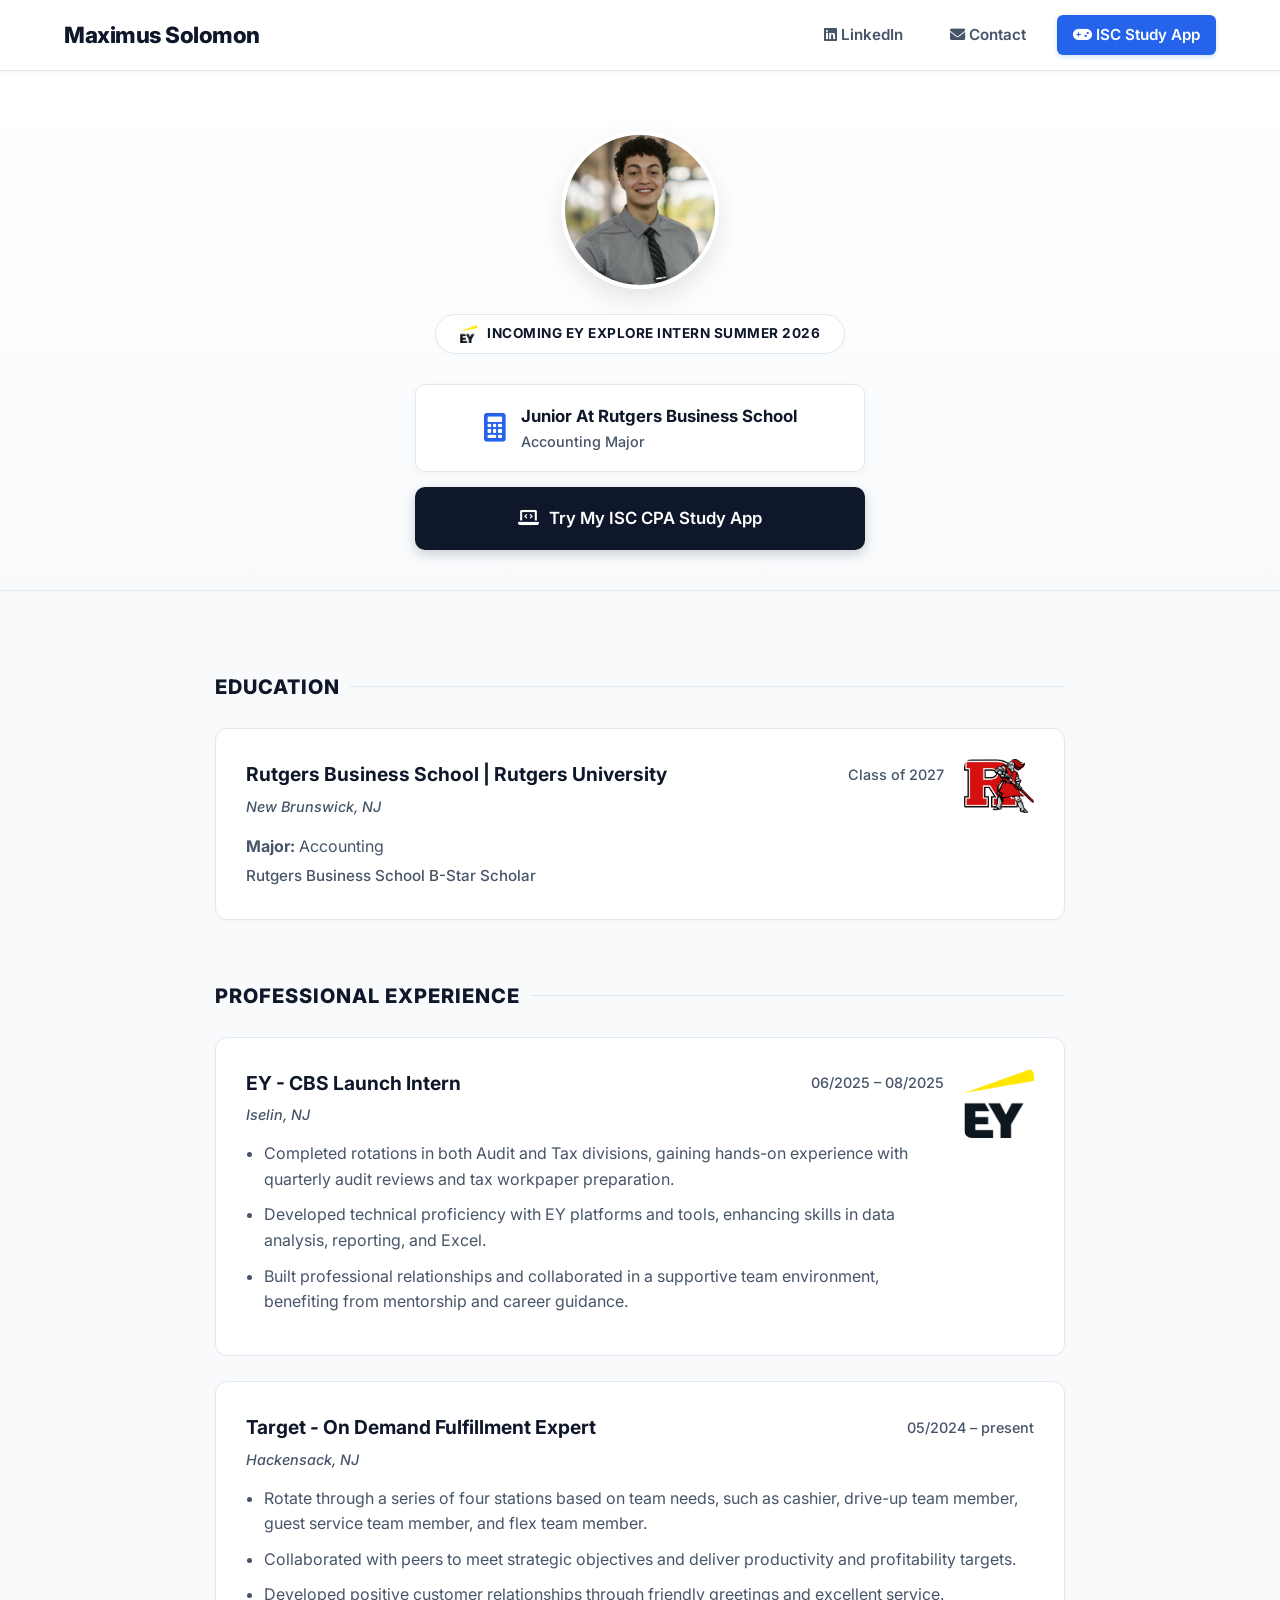
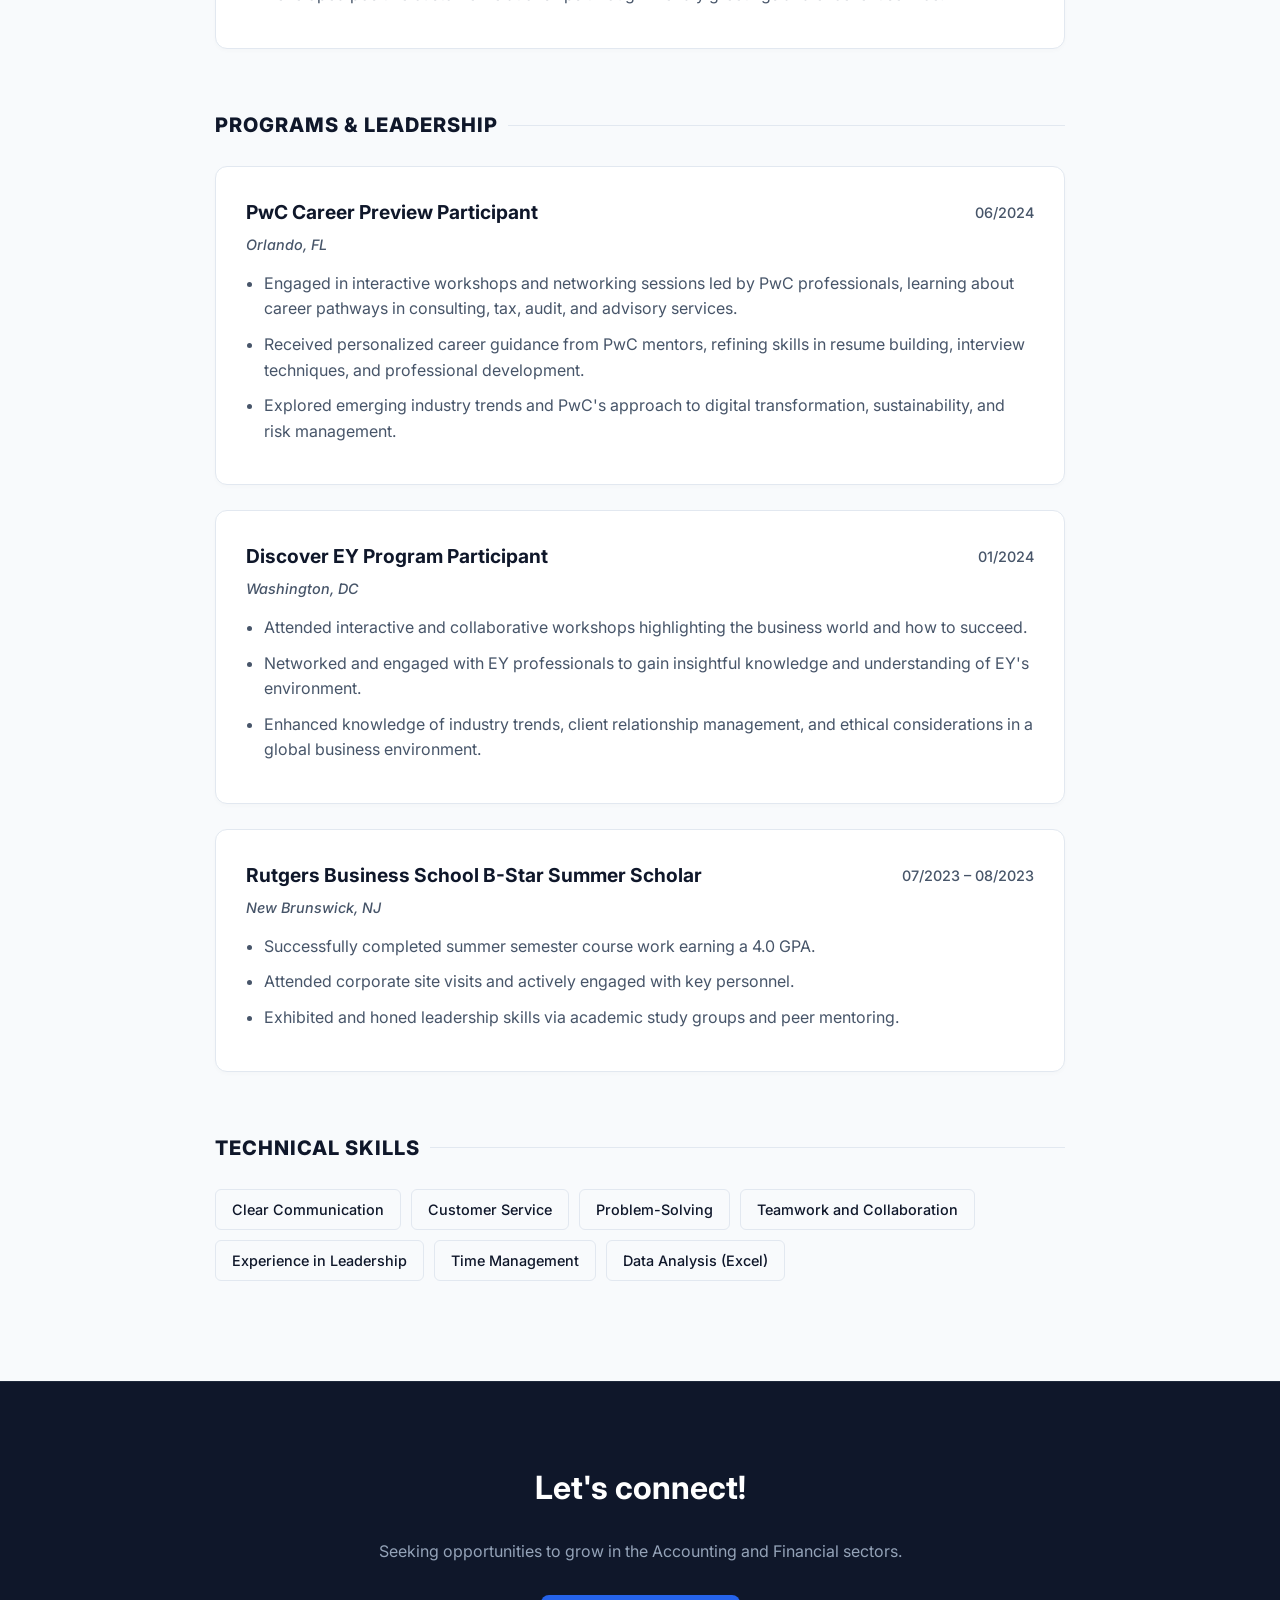
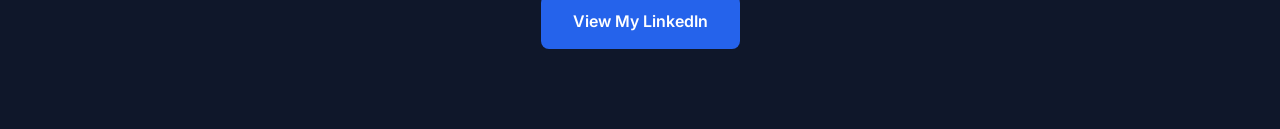
==== commit 08785138: "Add files via upload" ====
--- a/index.html
+++ b/index.html
@@ -5,14 +5,19 @@
     <meta name="viewport" content="width=device-width, initial-scale=1.0">
     <title>Maximus Solomon | Professional Portfolio</title>
     <link rel="stylesheet" href="https://cdnjs.cloudflare.com/ajax/libs/font-awesome/6.0.0/css/all.min.css">
+    <!-- Using Inter, widely considered one of the most professional, clean fonts for modern web design -->
+    <link href="https://fonts.googleapis.com/css2?family=Inter:wght@300;400;500;600;700;800&display=swap" rel="stylesheet">
     <style>
         :root {
-            --navy: #003366;
-            --slate: #4a5568;
+            --navy: #0f172a; 
+            --navy-light: #1e293b;
+            --slate: #475569;
             --light-bg: #f8fafc;
             --white: #ffffff;
             --border: #e2e8f0;
-            --accent-blue: #eef2ff;
+            --accent-blue: #eff6ff;
+            --primary-blue: #2563eb;
+            --primary-hover: #1d4ed8;
         }
 
         body { 
@@ -21,157 +26,247 @@
             background-color: var(--light-bg); 
             color: #334155;
             line-height: 1.6;
-        }
-
+            -webkit-font-smoothing: antialiased;
+        }
+
+        /* --- REDESIGNED PROFESSIONAL NAVIGATION BAR --- */
         header { 
-            background: var(--navy); 
-            color: var(--white); 
-            padding: 80px 20px 120px; 
-            text-align: center; 
-        }
-        header h1 { margin: 0; font-size: 3.2rem; font-weight: 800; }
-        
-        .social-links { margin-top: 20px; }
+            background: var(--white); 
+            padding: 15px 5%; 
+            display: flex;
+            justify-content: space-between;
+            align-items: center;
+            position: sticky; 
+            top: 0; 
+            z-index: 1000; 
+            box-shadow: 0 1px 3px rgba(0,0,0,0.05); 
+            border-bottom: 1px solid var(--border);
+        }
+        
+        header h1 { 
+            margin: 0; 
+            font-size: 1.4rem; 
+            font-weight: 800; 
+            color: var(--navy);
+            letter-spacing: -0.5px;
+        }
+        
+        .social-links { 
+            display: flex; 
+            align-items: center; 
+            gap: 15px; 
+        }
+        
         .social-links a {
-            color: #cbd5e1;
+            color: var(--slate);
             text-decoration: none;
-            font-weight: 500;
-            margin: 0 10px;
-            border: 1px solid #cbd5e1;
+            font-weight: 600;
+            font-size: 0.95rem;
             padding: 8px 16px;
-            border-radius: 20px;
-            transition: 0.3s;
-            display: inline-block;
-            margin-bottom: 10px;
-        }
-        .social-links a:hover { background: var(--white); color: var(--navy); }
-
-        /* --- NEW APP BUTTON STYLES --- */
+            border-radius: 6px;
+            transition: all 0.2s ease;
+        }
+        
+        .social-links a:hover { 
+            color: var(--navy); 
+            background-color: var(--light-bg);
+        }
+
         .app-link-header {
-            background-color: #3b82f6 !important; 
+            background-color: var(--primary-blue) !important; 
             color: var(--white) !important;
-            border-color: #3b82f6 !important;
-            font-weight: 700 !important;
-        }
+            box-shadow: 0 2px 4px rgba(37, 99, 235, 0.2);
+        }
+        
         .app-link-header:hover {
-            background-color: var(--white) !important;
-            color: #3b82f6 !important;
-        }
-
-        .cta-app-btn {
-            background: var(--navy); 
-            color: var(--white); 
-            padding: 14px 32px;
-            border-radius: 50px; 
-            text-decoration: none; 
-            font-weight: 700; 
-            display: inline-flex;
-            align-items: center;
-            gap: 10px;
-            margin-top: 25px;
-            box-shadow: 0 4px 15px rgba(0,0,0,0.15); 
-            transition: all 0.3s ease; 
-            border: 2px solid var(--navy);
-            font-size: 1.05rem;
-        }
-        .cta-app-btn:hover {
-            background: var(--white); 
+            background-color: var(--primary-hover) !important;
+            transform: translateY(-1px);
+        }
+
+        /* --- REDESIGNED HERO / PROFILE SECTION --- */
+        .profile-section {
+            display: flex;
+            flex-direction: column;
+            align-items: center;
+            padding: 60px 20px 40px;
+            text-align: center;
+            background: linear-gradient(180deg, var(--white) 0%, var(--light-bg) 100%);
+            border-bottom: 1px solid var(--border);
+        }
+        
+        .profile-pic { 
+            width: 150px; 
+            height: 150px; 
+            border-radius: 50%; 
+            box-shadow: 0 10px 25px rgba(0,0,0,0.1);
+            margin-bottom: 25px;
+            object-fit: cover;
+            border: 4px solid var(--white);
+        }
+
+        .incoming-badge {
+            background-color: var(--white);
             color: var(--navy);
-            transform: translateY(-3px);
-            box-shadow: 0 6px 20px rgba(0,0,0,0.2); 
-        }
-        /* ---------------------------- */
-
-        .profile-section {
-            display: flex;
-            flex-direction: column;
-            align-items: center;
-            margin-top: -85px;
-            margin-bottom: 40px;
-        }
-        .profile-pic { 
-            width: 170px; height: 170px; 
-            border-radius: 50%; 
-            border: 6px solid var(--white); 
-            box-shadow: 0 10px 30px rgba(0,0,0,0.15);
-            margin-bottom: 15px;
-            background-color: white;
-            object-fit: cover;
-        }
-
-        .incoming-badge {
-            background-color: var(--accent-blue);
-            color: var(--navy);
-            border: 1px solid #c7d2fe;
-            padding: 8px 20px;
+            border: 1px solid var(--border);
+            padding: 8px 24px;
             border-radius: 50px;
             font-size: 0.85rem;
             font-weight: 700;
             text-transform: uppercase;
             letter-spacing: 0.5px;
-            margin-bottom: 20px;
+            margin-bottom: 30px;
             display: flex;
             align-items: center;
             gap: 10px;
-        }
+            box-shadow: 0 2px 10px rgba(0,0,0,0.02);
+        }
+        
         .badge-logo { height: 18px; width: auto; }
+
+        .profile-cards-wrapper {
+            display: inline-flex;
+            flex-direction: column;
+            align-items: stretch; 
+            gap: 15px;
+            width: 100%;
+            max-width: 450px; 
+        }
 
         .major-card {
             background: var(--white);
-            padding: 15px 40px;
+            padding: 18px 30px;
+            border-radius: 10px;
+            border: 1px solid var(--border);
+            text-align: left; 
+            box-shadow: 0 2px 8px rgba(0,0,0,0.04);
+            display: flex;
+            align-items: center;
+            justify-content: center;
+            gap: 15px;
+        }
+        .major-card i { color: var(--primary-blue); font-size: 1.8rem; }
+        .major-card div h4 { margin: 0; color: var(--navy); font-size: 1.05rem; font-weight: 700; }
+        .major-card div p { margin: 0; color: var(--slate); font-size: 0.9rem; font-weight: 500; }
+
+        .cta-app-card {
+            background: var(--navy); 
+            color: var(--white); 
+            padding: 18px 30px;
+            border-radius: 10px;
+            text-decoration: none; 
+            font-weight: 600; 
+            display: flex;
+            justify-content: center;
+            align-items: center;
+            gap: 10px;
+            box-shadow: 0 4px 12px rgba(15, 23, 42, 0.2); 
+            transition: all 0.2s ease; 
+            font-size: 1.05rem;
+        }
+        .cta-app-card:hover {
+            background: var(--navy-light); 
+            transform: translateY(-2px);
+            box-shadow: 0 6px 16px rgba(15, 23, 42, 0.3); 
+        }
+
+        /* --- MAIN CONTENT CONTAINER --- */
+        .container { 
+            max-width: 850px; 
+            margin: 0 auto; 
+            padding: 20px 20px 100px; 
+        }
+        
+        .section-title {
+            font-size: 1.25rem; 
+            color: var(--navy); 
+            margin-top: 60px; 
+            margin-bottom: 25px;
+            font-weight: 800;
+            text-transform: uppercase; 
+            letter-spacing: 1px;
+            display: flex;
+            align-items: center;
+            gap: 10px;
+        }
+        .section-title::after {
+            content: "";
+            flex: 1;
+            height: 1px;
+            background-color: var(--border);
+        }
+
+        .card {
+            background: var(--white); 
+            border: 1px solid var(--border); 
             border-radius: 12px;
-            border: 1px solid var(--border);
-            text-align: center;
-            box-shadow: 0 4px 15px rgba(0,0,0,0.05);
-            display: flex;
-            align-items: center;
-            gap: 15px;
-        }
-        .major-card i { color: var(--navy); font-size: 2rem; }
-        .major-card div h4 { margin: 0; color: var(--navy); font-size: 1.1rem; }
-        .major-card div p { margin: 0; color: var(--slate); font-size: 0.95rem; font-weight: 600; }
-
-        .container { max-width: 900px; margin: 0 auto; padding: 0 20px 100px; }
-        
-        .section-title {
-            font-size: 1.6rem; color: var(--navy); margin-top: 50px; margin-bottom: 20px;
-            border-left: 5px solid var(--navy); padding-left: 15px; text-transform: uppercase; letter-spacing: 1px;
-        }
-
-        .card {
-            background: var(--white); border: 1px solid var(--border); border-radius: 12px;
-            padding: 25px; margin-bottom: 20px; box-shadow: 0 2px 4px rgba(0,0,0,0.02);
-        }
-
-        .card-flex { display: flex; justify-content: space-between; align-items: center; gap: 20px; }
+            padding: 30px; 
+            margin-bottom: 25px; 
+            box-shadow: 0 2px 4px rgba(0,0,0,0.02);
+            transition: box-shadow 0.2s ease;
+        }
+        .card:hover {
+            box-shadow: 0 8px 16px rgba(0,0,0,0.06);
+        }
+
+        .card-flex { display: flex; justify-content: space-between; align-items: flex-start; gap: 20px; }
         .card-content { flex: 1; }
-        .side-logo { width: 80px; height: auto; object-fit: contain; }
-
-        .card-header { display: flex; justify-content: space-between; align-items: flex-start; flex-wrap: wrap; }
-        .card-header h3 { margin: 0; color: var(--navy); font-size: 1.3rem; }
-        .date-pill { background: #edf2f7; color: var(--slate); padding: 4px 12px; border-radius: 15px; font-size: 0.8rem; font-weight: 700; }
-        
-        .location { display: block; color: var(--slate); font-style: italic; margin-bottom: 12px; font-size: 0.9rem; }
-        ul { padding-left: 20px; margin: 10px 0 0; list-style-type: disc; }
-        li { margin-bottom: 8px; padding-left: 5px; }
-
-        .skills-grid { display: flex; flex-wrap: wrap; gap: 8px; }
+        .side-logo { width: 70px; height: auto; object-fit: contain; border-radius: 8px; }
+
+        .card-header { display: flex; justify-content: space-between; align-items: center; flex-wrap: wrap; margin-bottom: 5px;}
+        .card-header h3 { margin: 0; color: var(--navy); font-size: 1.2rem; font-weight: 700; }
+        .date-pill { color: var(--slate); font-size: 0.9rem; font-weight: 500; }
+        
+        /* Changed location text to a professional slate gray and made it italic */
+        .location { display: block; color: var(--slate); font-weight: 500; font-style: italic; margin-bottom: 15px; font-size: 0.9rem; }
+        
+        ul { padding-left: 18px; margin: 10px 0 0; color: var(--slate); }
+        li { margin-bottom: 10px; line-height: 1.6; }
+
+        .skills-grid { display: flex; flex-wrap: wrap; gap: 10px; }
         .skill-tag { 
-            background: white; border: 1.5px solid var(--navy); color: var(--navy);
-            padding: 6px 14px; border-radius: 8px; font-size: 0.85rem; font-weight: 600;
-        }
-
-        footer { background: var(--slate); color: white; text-align: center; padding: 60px 20px; }
+            background: var(--light-bg); 
+            border: 1px solid var(--border); 
+            color: var(--navy);
+            padding: 8px 16px; 
+            border-radius: 6px; 
+            font-size: 0.9rem; 
+            font-weight: 500;
+            transition: all 0.2s ease;
+        }
+        .skill-tag:hover {
+            background: var(--white);
+            border-color: var(--primary-blue);
+            color: var(--primary-blue);
+        }
+
+        footer { 
+            background: var(--navy); 
+            color: var(--white); 
+            text-align: center; 
+            padding: 80px 20px; 
+            border-top: 1px solid var(--navy-light);
+        }
+        footer h2 { margin-top: 0; font-size: 2rem; }
+        footer p { color: #94a3b8; margin-bottom: 30px; }
+        
         .connect-btn {
-            background: var(--white); color: var(--slate); padding: 16px 35px;
-            border-radius: 50px; text-decoration: none; font-weight: 700; display: inline-block; margin-top: 20px;
-        }
-
-        @media (max-width: 600px) {
-            header h1 { font-size: 2.2rem; }
-            .card-header { flex-direction: column; }
-            .card-flex { flex-direction: column; text-align: center; }
-            .side-logo { margin-top: 15px; width: 60px; }
+            background: var(--primary-blue); 
+            color: var(--white); 
+            padding: 14px 32px;
+            border-radius: 8px; 
+            text-decoration: none; 
+            font-weight: 600; 
+            display: inline-block; 
+            transition: background 0.2s ease;
+        }
+        .connect-btn:hover { background: var(--primary-hover); }
+
+        @media (max-width: 768px) {
+            header { flex-direction: column; padding: 15px 20px; gap: 15px; }
+            .social-links { width: 100%; justify-content: center; flex-wrap: wrap; }
+            .card-flex { flex-direction: column-reverse; }
+            .side-logo { width: 60px; margin-bottom: 15px; }
+            .card-header { flex-direction: column; align-items: flex-start; gap: 5px; }
         }
     </style>
 </head>
@@ -180,9 +275,8 @@
     <header>
         <h1>Maximus Solomon</h1>
         <div class="social-links">
-            <a href="https://www.linkedin.com/in/maximus-solomon-1b7302283/" target="_blank">LinkedIn</a>
-            <a href="mailto:maximusrsolomon@gmail.com">Contact</a>
-            <!-- NEW APP LINK IN HEADER -->
+            <a href="https://www.linkedin.com/in/maximus-solomon-1b7302283/" target="_blank"><i class="fa-brands fa-linkedin"></i> LinkedIn</a>
+            <a href="mailto:maximusrsolomon@gmail.com"><i class="fa-solid fa-envelope"></i> Contact</a>
             <a href="ISCapp/index.html" class="app-link-header"><i class="fa-solid fa-gamepad"></i> ISC Study App</a>
         </div>
     </header>
@@ -193,22 +287,26 @@
             <img src="Assets/EY.png" alt="EY" class="badge-logo">
             Incoming EY Explore Intern Summer 2026
         </div>
-        <div class="major-card">
-            <i class="fa-solid fa-calculator"></i>
-            <div>
-                <h4>Junior At Rutgers Business School</h4>
-                <p>Accounting Major</p>
-            </div>
-        </div>
-        
-        <!-- NEW MAIN CALL-TO-ACTION BUTTON -->
-        <a href="ISCapp/index.html" class="cta-app-btn">
-            <i class="fa-solid fa-laptop-code"></i> Try My ISC CPA Study App
-        </a>
+        
+        <div class="profile-cards-wrapper">
+            <div class="major-card">
+                <i class="fa-solid fa-calculator"></i>
+                <div>
+                    <h4>Junior At Rutgers Business School</h4>
+                    <p>Accounting Major</p>
+                </div>
+            </div>
+            
+            <a href="ISCapp/index.html" class="cta-app-card">
+                <i class="fa-solid fa-laptop-code"></i> Try My ISC CPA Study App
+            </a>
+        </div>
     </div>
 
     <div class="container">
+        
         <div class="section-title">Education</div>
+        
         <div class="card">
             <div class="card-flex">
                 <div class="card-content">
@@ -217,14 +315,15 @@
                         <span class="date-pill">Class of 2027</span>
                     </div>
                     <span class="location">New Brunswick, NJ</span>
-                    <p style="margin-bottom: 5px;"><strong>Major:</strong> Accounting</p>
-                    <div style="font-size: 0.95rem; color: #475569;">Rutgers Business School B-Star Scholar</div>
+                    <p style="margin-bottom: 5px; color: var(--slate);"><strong>Major:</strong> Accounting</p>
+                    <div style="font-size: 0.95rem; color: var(--slate); font-weight: 500;">Rutgers Business School B-Star Scholar</div>
                 </div>
                 <img src="Assets/RBS.png" alt="Rutgers Business School" class="side-logo">
             </div>
         </div>
 
         <div class="section-title">Professional Experience</div>
+        
         <div class="card">
             <div class="card-flex">
                 <div class="card-content">
@@ -232,7 +331,7 @@
                         <h3>EY - CBS Launch Intern</h3>
                         <span class="date-pill">06/2025 – 08/2025</span>
                     </div>
-                    <span class="location">Audit and Tax Rotation</span>
+                    <span class="location">Iselin, NJ</span>
                     <ul>
                         <li>Completed rotations in both Audit and Tax divisions, gaining hands-on experience with quarterly audit reviews and tax workpaper preparation.</li>
                         <li>Developed technical proficiency with EY platforms and tools, enhancing skills in data analysis, reporting, and Excel.</li>
@@ -257,6 +356,7 @@
         </div>
 
         <div class="section-title">Programs & Leadership</div>
+        
         <div class="card">
             <div class="card-header">
                 <h3>PwC Career Preview Participant</h3>
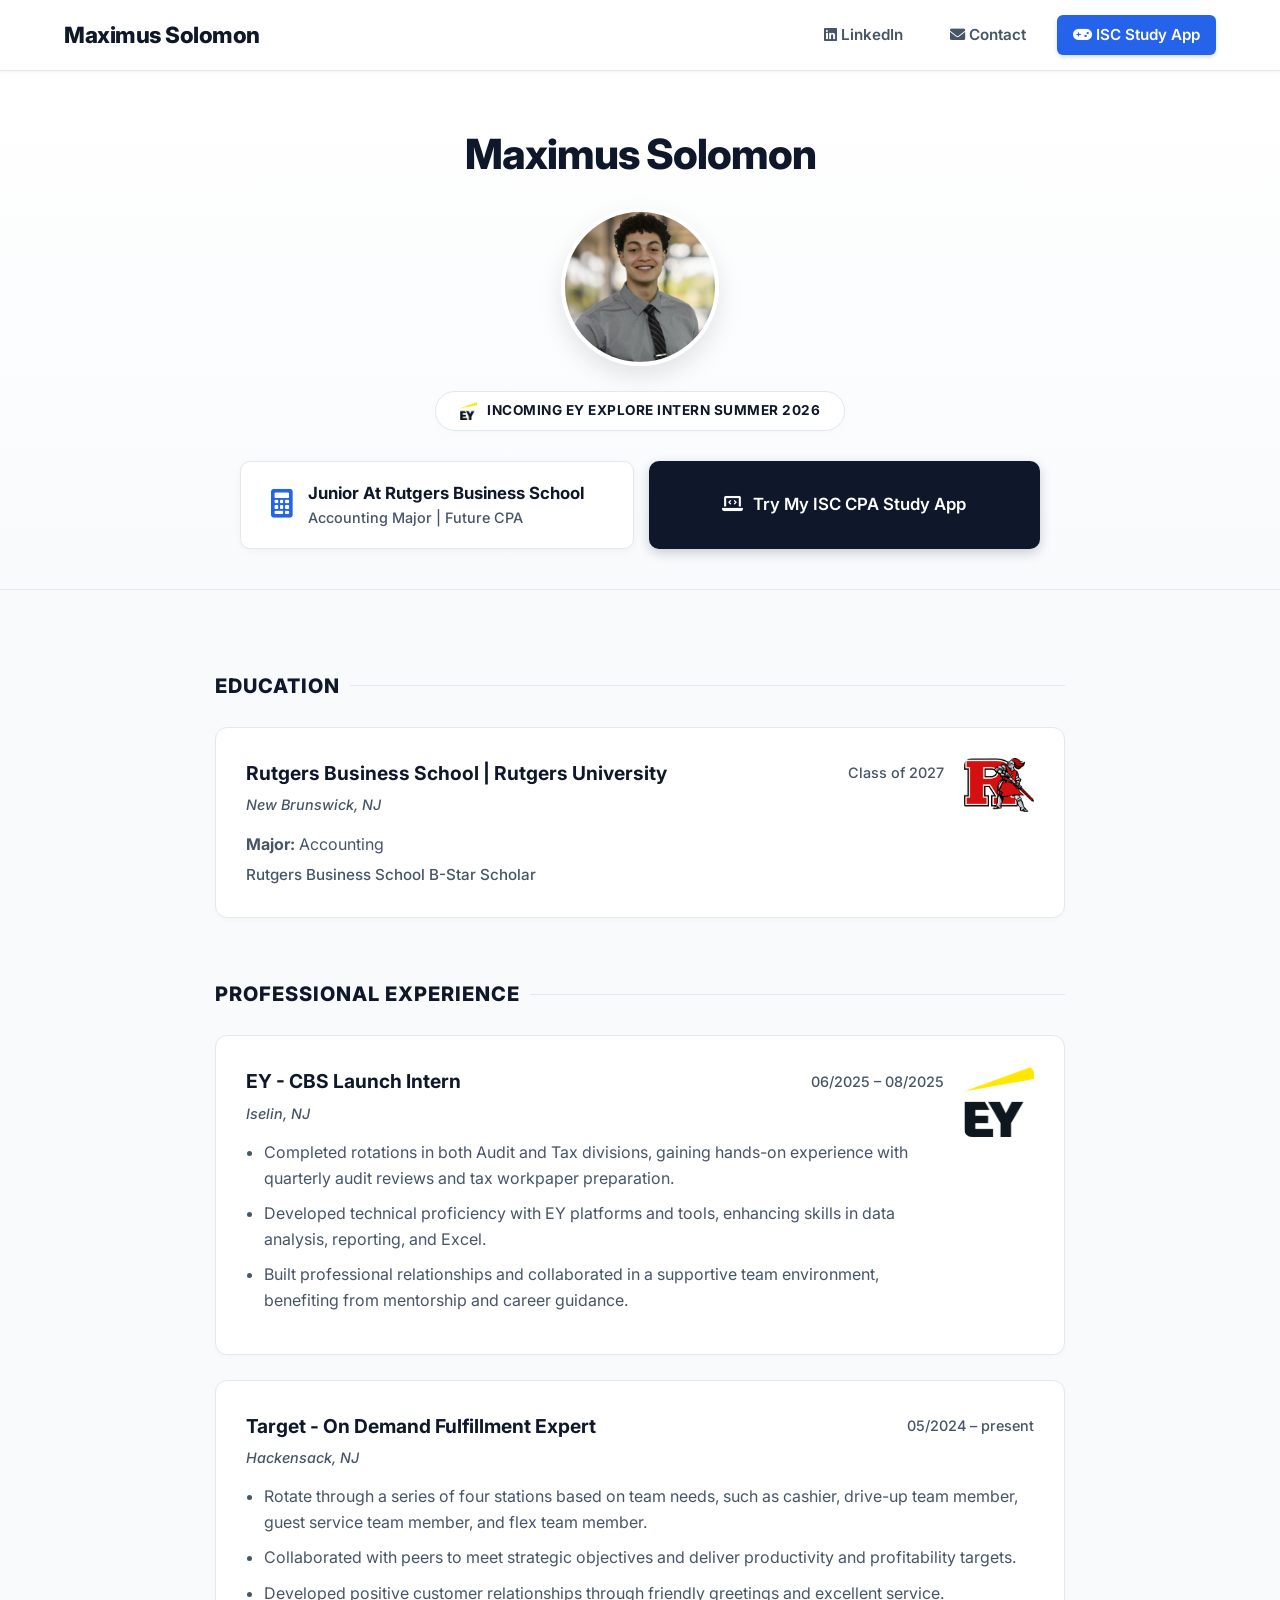
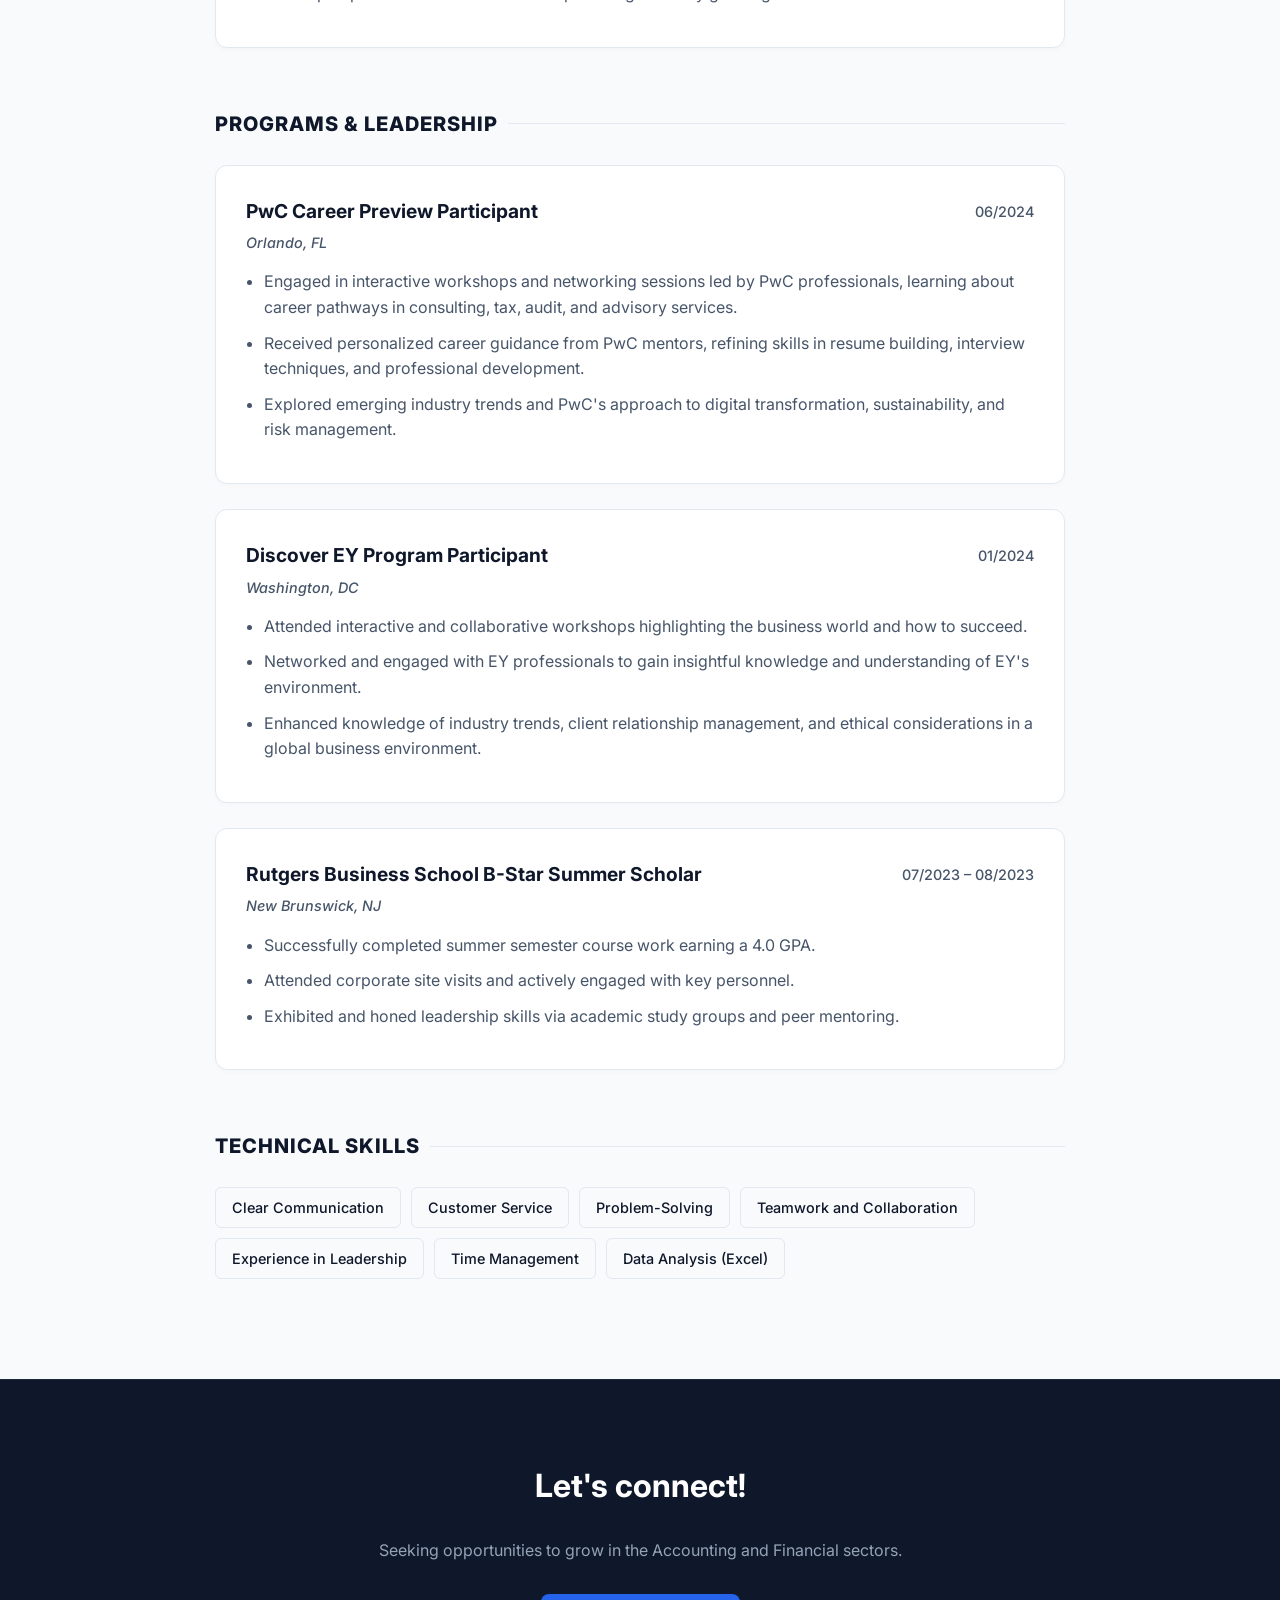
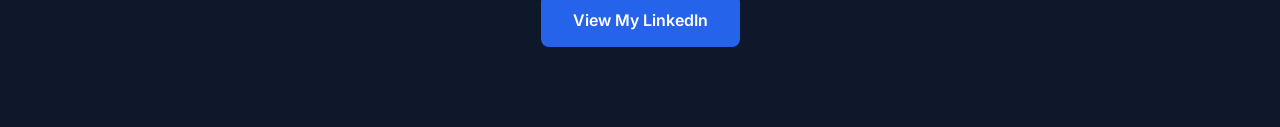
==== commit 4c6f618b: "Add files via upload" ====
--- a/index.html
+++ b/index.html
@@ -88,10 +88,18 @@
             display: flex;
             flex-direction: column;
             align-items: center;
-            padding: 60px 20px 40px;
+            padding: 50px 20px 40px;
             text-align: center;
             background: linear-gradient(180deg, var(--white) 0%, var(--light-bg) 100%);
             border-bottom: 1px solid var(--border);
+        }
+
+        .profile-name {
+            font-size: 2.6rem;
+            font-weight: 800;
+            color: var(--navy);
+            margin: 0 0 20px 0;
+            letter-spacing: -1px;
         }
         
         .profile-pic { 
@@ -123,13 +131,21 @@
         
         .badge-logo { height: 18px; width: auto; }
 
+        /* --- SIDE-BY-SIDE CARDS WRAPPER --- */
         .profile-cards-wrapper {
-            display: inline-flex;
-            flex-direction: column;
+            display: flex;
+            flex-direction: row; /* Aligns items side-by-side */
+            justify-content: center;
             align-items: stretch; 
             gap: 15px;
             width: 100%;
-            max-width: 450px; 
+            max-width: 800px; /* Widened to fit both cards comfortably */
+            flex-wrap: wrap; /* Ensures they stack on smaller mobile screens */
+        }
+
+        .major-card, .cta-app-card {
+            flex: 1; /* Makes both cards take up equal space */
+            min-width: 300px; /* Prevents cards from getting too thin before stacking */
         }
 
         .major-card {
@@ -141,7 +157,7 @@
             box-shadow: 0 2px 8px rgba(0,0,0,0.04);
             display: flex;
             align-items: center;
-            justify-content: center;
+            justify-content: flex-start;
             gap: 15px;
         }
         .major-card i { color: var(--primary-blue); font-size: 1.8rem; }
@@ -216,7 +232,6 @@
         .card-header h3 { margin: 0; color: var(--navy); font-size: 1.2rem; font-weight: 700; }
         .date-pill { color: var(--slate); font-size: 0.9rem; font-weight: 500; }
         
-        /* Changed location text to a professional slate gray and made it italic */
         .location { display: block; color: var(--slate); font-weight: 500; font-style: italic; margin-bottom: 15px; font-size: 0.9rem; }
         
         ul { padding-left: 18px; margin: 10px 0 0; color: var(--slate); }
@@ -267,6 +282,8 @@
             .card-flex { flex-direction: column-reverse; }
             .side-logo { width: 60px; margin-bottom: 15px; }
             .card-header { flex-direction: column; align-items: flex-start; gap: 5px; }
+            /* Automatically stacks the boxes on mobile phones */
+            .profile-cards-wrapper { flex-direction: column; align-items: stretch; }
         }
     </style>
 </head>
@@ -282,18 +299,22 @@
     </header>
 
     <div class="profile-section">
+        <!-- Name added above the picture -->
+        <h2 class="profile-name">Maximus Solomon</h2>
         <img src="Assets/assetpicture.jpg" alt="Maximus Solomon" class="profile-pic">
         <div class="incoming-badge">
             <img src="Assets/EY.png" alt="EY" class="badge-logo">
             Incoming EY Explore Intern Summer 2026
         </div>
         
+        <!-- Cards wrapper modified to display side-by-side -->
         <div class="profile-cards-wrapper">
             <div class="major-card">
                 <i class="fa-solid fa-calculator"></i>
                 <div>
                     <h4>Junior At Rutgers Business School</h4>
-                    <p>Accounting Major</p>
+                    <!-- Future CPA added here -->
+                    <p>Accounting Major | Future CPA</p>
                 </div>
             </div>
             
